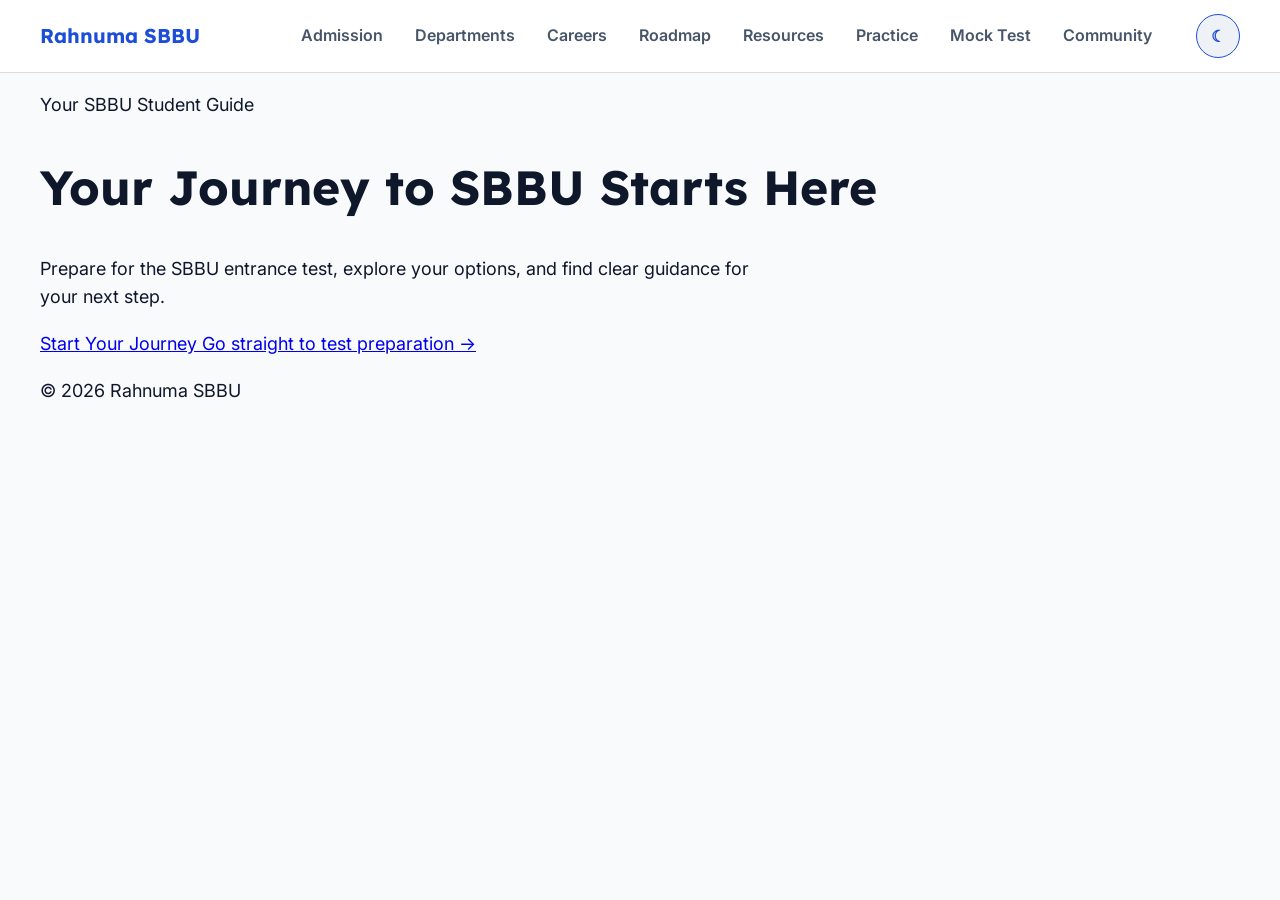
==== index.html @ 6e277227 "feat: implement landing page hero" ====
<!DOCTYPE html>
<html lang="en">
<head>
    <meta charset="UTF-8">
    <meta name="viewport" content="width=device-width, initial-scale=1.0">
    <title>Rahnuma SBBU</title>
    
    <link rel="stylesheet" href="css/style.css">
</head>

<body>

    <header class="site-header">
        <nav class="site-nav" aria-label="Main navigation">

            <div class="container">

                <a href="index.html" class="site-logo">Rahnuma SBBU</a>

                <button class="nav-toggle" type="button" aria-label="Open navigation menu" aria-expanded="false" aria-controls="main-navigation">
                    <span aria-hidden="true">☰</span>
                </button>

                <div class="nav-menu" id="main-navigation" hidden>
                    <a href="pages/admission.html">Admission</a>
                    <a href="pages/departments.html">Departments</a>
                    <a href="pages/careers.html">Careers</a>
                    <a href="pages/roadmap.html">Roadmap</a>
                    <a href="pages/resources.html">Resources</a>
                    <a href="pages/practice.html">Practice</a>
                    <a href="pages/mock-test.html">Mock Test</a>
                    <a href="pages/community.html">Community</a>
                </div>

                <button class="theme-toggle" type="button" aria-label="Toggle color theme">
                    <span aria-hidden="true">☾</span>
                </button>
            </div>
        
        </nav>
    </header>

    <main id="main-content">

        <!-- Hero Section -->
    <section class="hero" aria-labelledby="hero-title">
        <div class="container">

            <p class="hero-eyebrow">Your SBBU Student Guide</p>

            <h1 id="hero-title">
                Your Journey to SBBU Starts Here
            </h1>

            <p class="hero-description">
                Prepare for the SBBU entrance test, explore your options,
                and find clear guidance for your next step.
            </p>

            <div class="hero-actions">
                <a href="pages/admission.html" class="button button-primary">
                    Start Your Journey
                </a>

                <a href="pages/resources.html" class="button button-secondary">
                    Go straight to test preparation →
                </a>
            </div>

        </div>
</section>

        <!-- Student Journey Section -->
        <section class="journey" aria-labelledby="journey-title">
        </section>

        <!-- Preparation Section -->
        <section class="preparation" aria-labelledby="preparation-title">
        </section>

        <!-- Important Information Section -->
        <section class="important-info" aria-labelledby="important-info-title">
        </section>

        <!-- Community Section -->
        <section class="community" aria-labelledby="community-title">
        </section>
        
    </main>


    <footer class="site-footer"> 
        <div class="container"> 
            <p>&copy; 2026 Rahnuma SBBU</p> 
        </div>
    </footer>

    <script src="js/navigation.js"></script>
</body>
</html>
---- css/style.css ----
@import url('https://fonts.googleapis.com/css2?family=Inter:wght@400;500;600&family=Lexend:wght@600;700&display=swap');
/* ==================================================
   Rahnuma SBBU — Global Stylesheet
   ================================================== */

/* 1. CSS Custom Properties */



/* Light theme */
:root {
    --color-primary: #1D4ED8;
    --color-primary-hover: #1E40AF;

    --color-accent: #F59E0B;
    --color-accent-text: #92400E;

    --color-background: #F8FAFC;
    --color-surface: #FFFFFF;
    --color-surface-alt: #EEF2F7;

    --color-text: #0F172A;
    --color-text-muted: #475569;

    --color-border: #D5DCE6;
    --color-border-strong: #64748B;

    --color-success: #15803D;
    --color-success-bg: #DCFCE7;

    --color-warning: #B45309;
    --color-warning-bg: #FEF3C7;

    --color-error: #B91C1C;
    --color-error-bg: #FEE2E2;

    /* Spacing */
    --space-1: 0.25rem;
    --space-2: 0.5rem;
    --space-3: 0.75rem;
    --space-4: 1rem;
    --space-5: 1.25rem;
    --space-6: 1.5rem;
    --space-8: 2rem;
    --space-10: 2.5rem;
    --space-12: 3rem;
    --space-16: 4rem;
    --space-20: 5rem;


    /* Border Radius */
    --radius-sm: 6px;
    --radius-md: 10px;
    --radius-lg: 16px;
    --radius-xl: 24px;
    --radius-full: 9999px;

    /* Shadows */
    --shadow-sm: 0 1px 2px rgb(15 23 42 / 0.08);
    --shadow-md: 0 4px 6px rgb(15 23 42 / 0.10);
    --shadow-lg: 0 10px 15px rgb(15 23 42 / 0.12);

    /* Layout */
    --container-max: 75rem;  /* 75rem = 1200px*/

    /* Accessibility */
    --focus-ring: 2px solid var(--color-primary);
    --touch-target-min: 2.75rem;
}

/* Dark theme */
[data-theme="dark"] {
    --color-primary: #7AA2FF;
    --color-primary-hover: #9DBBFF;

    --color-accent: #FBBF24;
    --color-accent-text: #FBBF24;

    --color-background: #0B1220;
    --color-surface: #131C2E;
    --color-surface-alt: #1B2740;

    --color-text: #E5EAF3;
    --color-text-muted: #A3AFC2;

    --color-border: #2A3752;
    --color-border-strong: #7C8AA5;

    --color-success: #4ADE80;
    --color-success-bg: #14532D;

    --color-warning: #FBBF24;
    --color-warning-bg: #713F12;

    --color-error: #F87171;
    --color-error-bg: #7F1D1D;


    /* Dark theme shadows */
    --shadow-sm: 0 1px 2px rgb(0 0 0 / 0.25);
    --shadow-md: 0 4px 6px rgb(0 0 0 / 0.30);
    --shadow-lg: 0 10px 15px rgb(0 0 0 / 0.35);

    

}


/* 2. Base / Reset Styles */

*,
*::before,
*::after {
    box-sizing: border-box;
}

html {
    background-color: var(--color-background);
    color: var(--color-text);
    scroll-behavior: smooth;
}

body {
    background-color: var(--color-background);
    color: var(--color-text);
    margin: 0;
    min-width: 320px;
}


/* 3. Global Typography */

/* Font families */
:root {
    --font-display: 'Lexend', 'Inter', system-ui, sans-serif;
    --font-body: 'Inter', system-ui, -apple-system, 'Segoe UI', Roboto, sans-serif;
}

/* Font families */
body {
    font-family: var(--font-body);
}

h1,
h2,
h3 {
    font-family: var(--font-display);
}

/* Heading styles */
h1 {
    font-size: 2rem;
    font-weight: 700;
    line-height: 1.15;
}

h2 {
    font-size: 1.5rem;
    font-weight: 600;
    line-height: 1.25;
}

h3 {
    font-size: 1.25rem;
    font-weight: 600;
    line-height: 1.3;
}

/* Body text */
body {
    font-size: 1rem;
    font-weight: 400;
    line-height: 1.6;
}

/* Small text */
small {
    font-size: 0.875rem;
    line-height: 1.5;
}

/* Navigation and buttons */
button,
nav a {
    font-size: 1rem;
    font-weight: 600;
}

/* 4. Global Elements */


/* 5. Layout & Container */

.container {
    width: min(100% - 2rem, var(--container-max));
    margin-inline: auto;

}

img,
video,
svg {
    max-width: 100%;
    height: auto;
}
@media (min-width: 48rem) {
    .container {
        width: min(100% - 3rem, var(--container-max));
    }
}

@media (min-width: 64rem) {
    .container {
        width: min(100% - 4rem, var(--container-max));
    }
}
/* 6. Reusable Components */

/* Site Navigation */

.site-header {
    background-color: var(--color-surface);
    border-bottom: 1px solid var(--color-border);
}

.site-nav .container {
    display: flex;
    align-items: center;
    min-height: 4.5rem;
    gap: var(--space-3);
}

.site-logo {
    display: inline-flex;
    align-items: center;
    color: var(--color-primary);
    font-family: var(--font-display);
    font-size: 1.25rem;
    font-weight: 700;
    text-decoration: none;
    white-space: nowrap;
}

.nav-menu {
    display: flex;
    align-items: center;
    gap: var(--space-2);
    margin-left: auto;
}

.nav-menu a {
    display: inline-flex;
    align-items: center;
    justify-content: center;
    min-height: var(--touch-target-min);
    padding:0 0.4rem;
    color: var(--color-text-muted);
    text-decoration: none;
    border-radius: var(--radius-md);
    transition:
    color 180ms ease,
    background-color 180ms ease;
    font-size: 0.9rem;
}

.nav-menu a:hover {
    color: var(--color-primary);
    background-color: var(--color-surface-alt);
}

.nav-menu a[aria-current="page"] {
    color: var(--color-primary);
    background-color: var(--color-surface-alt);
    font-weight: 600;
}

.theme-toggle {
    display: inline-flex;
    align-items: center;
    justify-content: center;
    width: var(--touch-target-min);
    min-width: var(--touch-target-min);
    min-height: var(--touch-target-min);
    padding: 0;
    margin-left: var(--space-2);

    border: 1px solid var(--color-primary);
    border-radius: var(--radius-full);

    background-color: var(--color-surface-alt);
    color: var(--color-primary);

    cursor: pointer;

    transition:
        color 180ms ease,
        background-color 180ms ease,
        border-color 180ms ease,
        transform 180ms ease;
}
.theme-toggle:hover {
    color: var(--color-primary-hover);
    background-color: var(--color-surface);
    border-color: var(--color-primary-hover);
    transform: translateY(-1px);
}
[data-theme="dark"] .theme-toggle {
    color: var(--color-accent);
    border-color: var(--color-accent);
    background-color: var(--color-surface-alt);
}

[data-theme="dark"] .theme-toggle:hover {
    color: var(--color-accent);
    border-color: var(--color-accent);
    background-color: var(--color-surface);
}
.nav-toggle {
    display: none;
}
/* 7. Responsive Rules */



/* Mobile-first base */
body {
    overflow-x: hidden;
}

@media (min-width: 48rem) {
    /* Tablet layout */
    @media (min-width: 48rem) {
    h1 {
        font-size: 2.5rem;
    }

    h2 {
        font-size: 2rem;
    }

    h3 {
        font-size: 1.5rem;
    }

    body {
        font-size: 1.125rem;
    }
}
}

@media (min-width: 64rem) {
    /* Desktop layout */
    @media (min-width: 64rem) {
    h1 {
        font-size: 3rem;
    }

    h2 {
        font-size: 2.25rem;
    }
}
}
@media (max-width: 30rem) {
    .button {
        width: 100%;
    }
}
p,
li {
    max-width: 65ch;
}

/* Mobile Navigation */
@media (max-width: 63.9375rem) {
    .site-nav .container {
        display: grid;
        grid-template-columns: minmax(0, 1fr) auto auto;
        align-items: center;
        min-height: 4.5rem;
        gap: var(--space-2);
    }

    .site-logo {
        min-width: 0;
        overflow: hidden;
        text-overflow: ellipsis;
        white-space: nowrap;
    }

    .nav-toggle,
    .theme-toggle {
        flex: none;
        width: var(--touch-target-min);
        min-width: var(--touch-target-min);
        min-height: var(--touch-target-min);
    }

    .nav-toggle {
        display: inline-flex;
        align-items: center;
        justify-content: center;
        padding: 0;
        margin-left: 0;
        border: 1px solid var(--color-border-strong);
        border-radius: var(--radius-md);
        background-color: transparent;
        color: var(--color-text);
        cursor: pointer;
    }

    .theme-toggle {
        margin-left: 0;
    }

    .nav-menu[hidden] {
        display: none;
    }

    .nav-menu {
        display: flex;
        grid-column: 1 / -1;
        grid-row: 2;
        flex-direction: column;
        width: 100%;
        margin-left: 0;
        padding: var(--space-3) 0 var(--space-4);
        gap: var(--space-1);
        border-top: 1px solid var(--color-border);
    }

    .nav-menu a {
        width: 100%;
        justify-content: flex-start;
    }
}

/* 8. Accessibility & Motion */
:focus-visible {
    outline: var(--focus-ring);
    outline-offset: 2px;
}
button,
a,
input,
select,
textarea {
    min-height: var(--touch-target-min);
}

@media (prefers-reduced-motion: reduce) {
    html {
        scroll-behavior: auto;
    }

    *,
    *::before,
    *::after {
        animation-duration: 0.01ms !important;
        animation-iteration-count: 1 !important;
        transition-duration: 0.01ms !important;
        scroll-behavior: auto !important;
    }
}
.skip-link {
    position: absolute;
    top: -100%;
    left: var(--space-4);
    z-index: 1000;
    padding: var(--space-3) var(--space-4);
    background-color: var(--color-surface);
    color: var(--color-text);
    border: 2px solid var(--color-primary);
    border-radius: var(--radius-md);
    text-decoration: none;
}

.skip-link:focus-visible {
    top: var(--space-4);
}

/* ========================================
   Large Desktop Navigation
   1280px and above
   ======================================== */
@media (min-width: 80rem) {
    .site-nav .container {
        gap: var(--space-6);
    }

    .nav-menu {
        gap: var(--space-2);
    }

    .nav-menu a {
        padding: 0 var(--space-3);
        font-size: 1rem;
    }
}
/* ========================================
   Extra Large Desktop Navigation
   1440px and above
   ======================================== */

@media (min-width: 90rem) {
    .site-nav .container {
        width: min(100% - 4rem, 85rem);
        gap: var(--space-8);
    }

    .nav-menu {
        gap: var(--space-3);
    }

    .nav-menu a {
        padding: 0 var(--space-4);
        font-size: 1rem;
    }

    .site-logo {
        font-size: 1.35rem;
    }
}
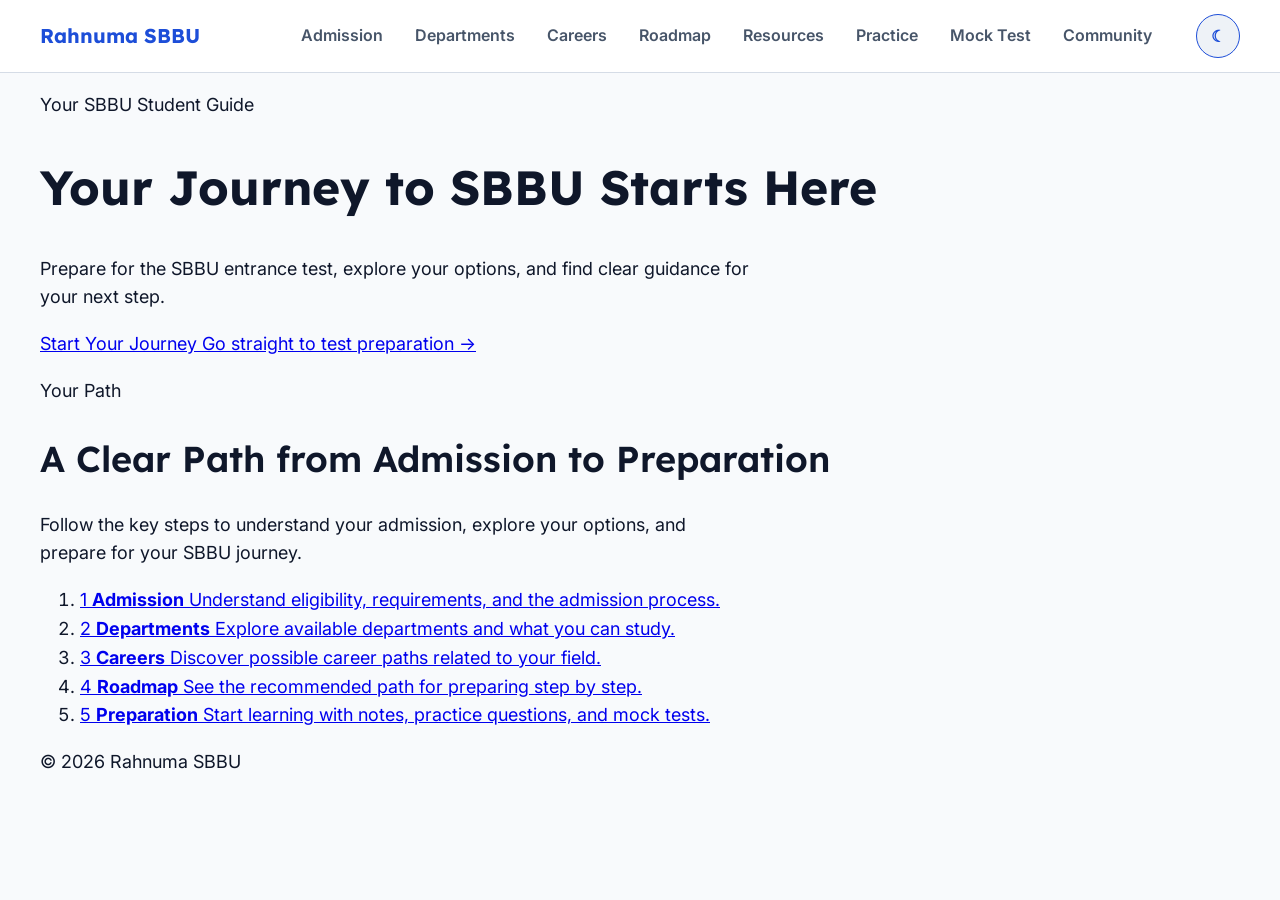
==== commit a8613f6a: "feat: implement student journey section" ====
--- a/index.html
+++ b/index.html
@@ -72,7 +72,73 @@
 
         <!-- Student Journey Section -->
         <section class="journey" aria-labelledby="journey-title">
-        </section>
+    <div class="container">
+
+        <p class="section-eyebrow">Your Path</p>
+
+        <h2 id="journey-title">A Clear Path from Admission to Preparation</h2>
+
+        <p class="section-description">
+            Follow the key steps to understand your admission,
+            explore your options, and prepare for your SBBU journey.
+        </p>
+
+        <ol class="journey-list">
+
+            <li class="journey-step">
+                <a href="pages/admission.html">
+                    <span class="journey-step-number" aria-hidden="true">1</span>
+                    <span class="journey-step-content">
+                        <strong>Admission</strong>
+                        <span>Understand eligibility, requirements, and the admission process.</span>
+                    </span>
+                </a>
+            </li>
+
+            <li class="journey-step">
+                <a href="pages/departments.html">
+                    <span class="journey-step-number" aria-hidden="true">2</span>
+                    <span class="journey-step-content">
+                        <strong>Departments</strong>
+                        <span>Explore available departments and what you can study.</span>
+                    </span>
+                </a>
+            </li>
+
+            <li class="journey-step">
+                <a href="pages/careers.html">
+                    <span class="journey-step-number" aria-hidden="true">3</span>
+                    <span class="journey-step-content">
+                        <strong>Careers</strong>
+                        <span>Discover possible career paths related to your field.</span>
+                    </span>
+                </a>
+            </li>
+
+            <li class="journey-step">
+                <a href="pages/roadmap.html">
+                    <span class="journey-step-number" aria-hidden="true">4</span>
+                    <span class="journey-step-content">
+                        <strong>Roadmap</strong>
+                        <span>See the recommended path for preparing step by step.</span>
+                    </span>
+                </a>
+            </li>
+
+            <li class="journey-step">
+                <a href="pages/resources.html">
+                    <span class="journey-step-number" aria-hidden="true">5</span>
+                    <span class="journey-step-content">
+                        <strong>Preparation</strong>
+                        <span>Start learning with notes, practice questions, and mock tests.</span>
+                    </span>
+                </a>
+            </li>
+
+        </ol>
+
+    </div>
+</section>
 
         <!-- Preparation Section -->
         <section class="preparation" aria-labelledby="preparation-title">
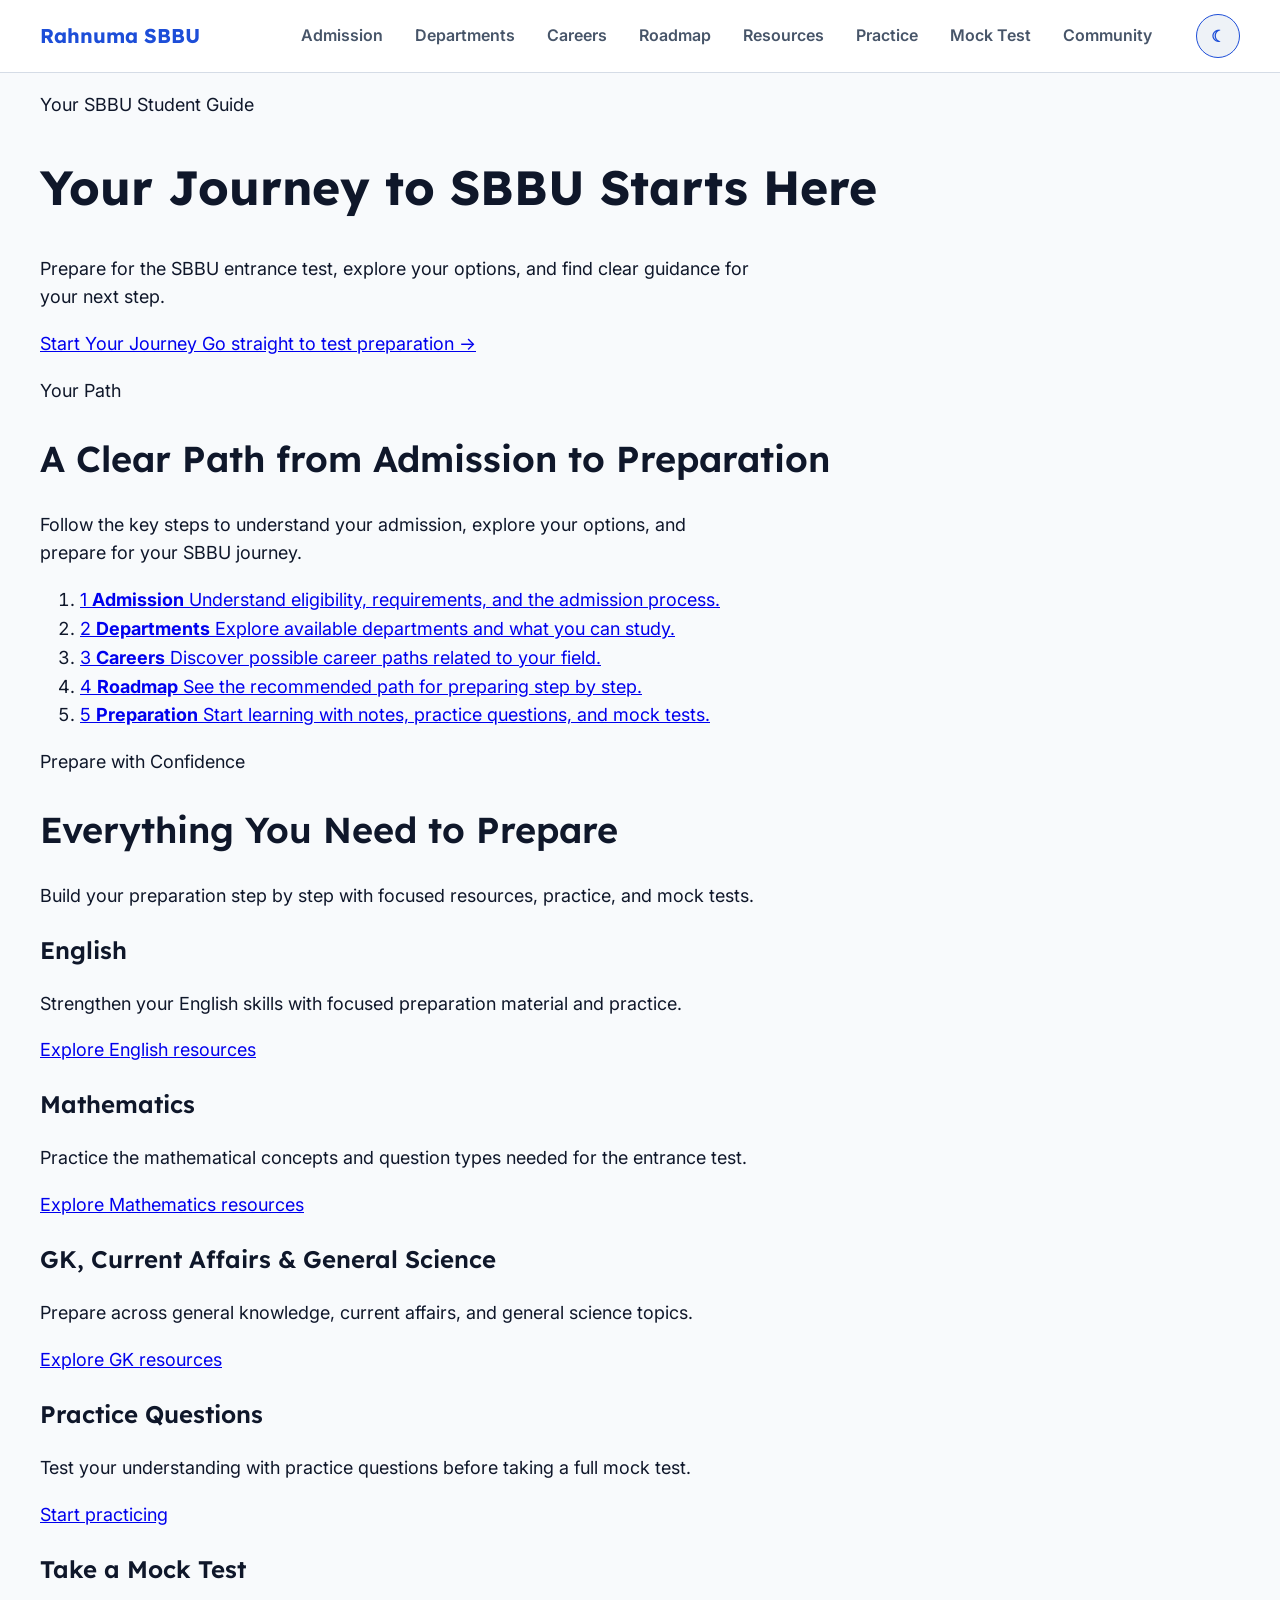
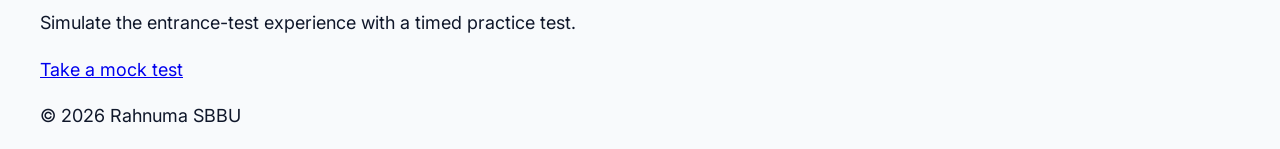
==== commit 73734b3f: "feat: implement preparation section" ====
--- a/index.html
+++ b/index.html
@@ -141,8 +141,69 @@
 </section>
 
         <!-- Preparation Section -->
-        <section class="preparation" aria-labelledby="preparation-title">
-        </section>
+       <section class="preparation" aria-labelledby="preparation-title">
+    <div class="container">
+
+        <p class="section-eyebrow">Prepare with Confidence</p>
+
+        <h2 id="preparation-title">Everything You Need to Prepare</h2>
+
+        <p class="section-description">
+            Build your preparation step by step with focused resources,
+            practice, and mock tests.
+        </p>
+
+        <div class="preparation-list">
+
+            <article class="preparation-card">
+                <h3>English</h3>
+                <p>
+                    Strengthen your English skills with focused
+                    preparation material and practice.
+                </p>
+                <a href="pages/resources.html">Explore English resources</a>
+            </article>
+
+            <article class="preparation-card">
+                <h3>Mathematics</h3>
+                <p>
+                    Practice the mathematical concepts and question
+                    types needed for the entrance test.
+                </p>
+                <a href="pages/resources.html">Explore Mathematics resources</a>
+            </article>
+
+            <article class="preparation-card">
+                <h3>GK, Current Affairs & General Science</h3>
+                <p>
+                    Prepare across general knowledge, current affairs,
+                    and general science topics.
+                </p>
+                <a href="pages/resources.html">Explore GK resources</a>
+            </article>
+
+            <article class="preparation-card">
+                <h3>Practice Questions</h3>
+                <p>
+                    Test your understanding with practice questions
+                    before taking a full mock test.
+                </p>
+                <a href="pages/practice.html">Start practicing</a>
+            </article>
+
+            <article class="preparation-card">
+                <h3>Take a Mock Test</h3>
+                <p>
+                    Simulate the entrance-test experience with a
+                    timed practice test.
+                </p>
+                <a href="pages/mock-test.html">Take a mock test</a>
+            </article>
+
+        </div>
+
+    </div>
+</section>
 
         <!-- Important Information Section -->
         <section class="important-info" aria-labelledby="important-info-title">
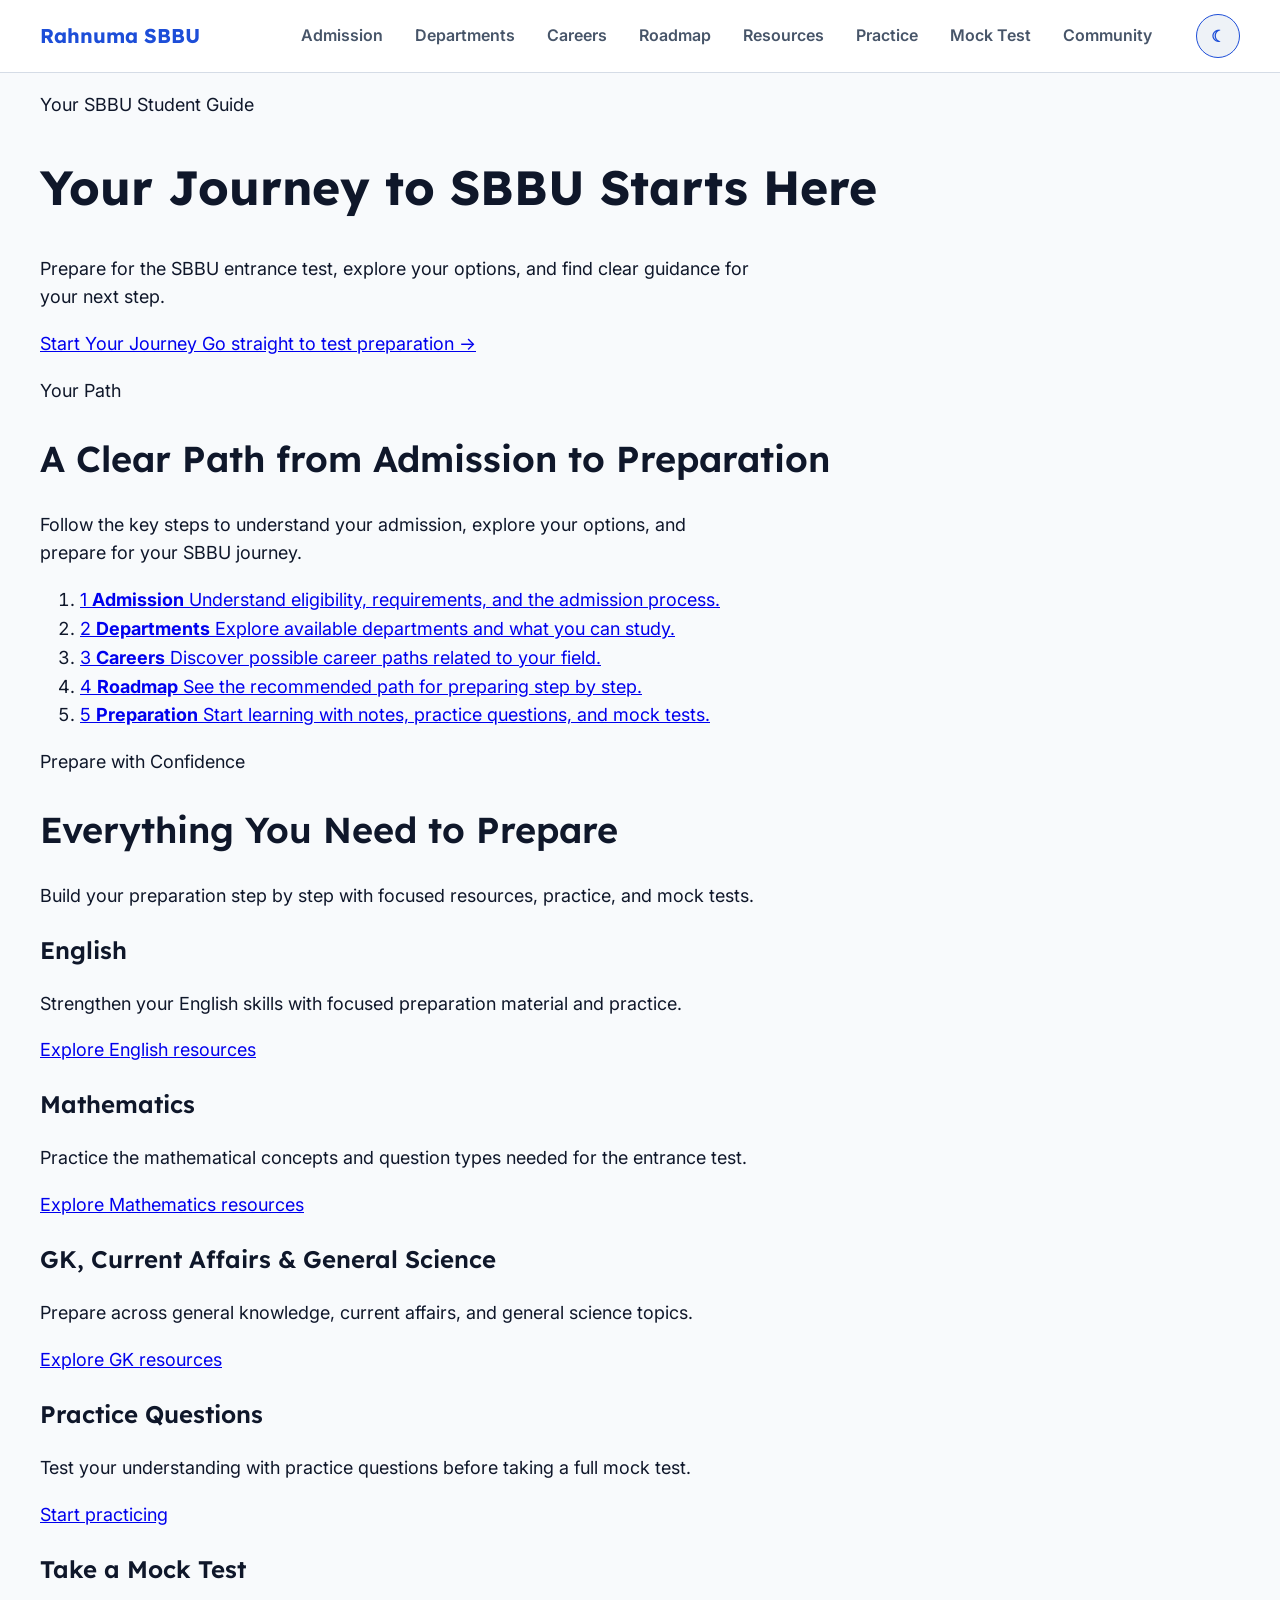
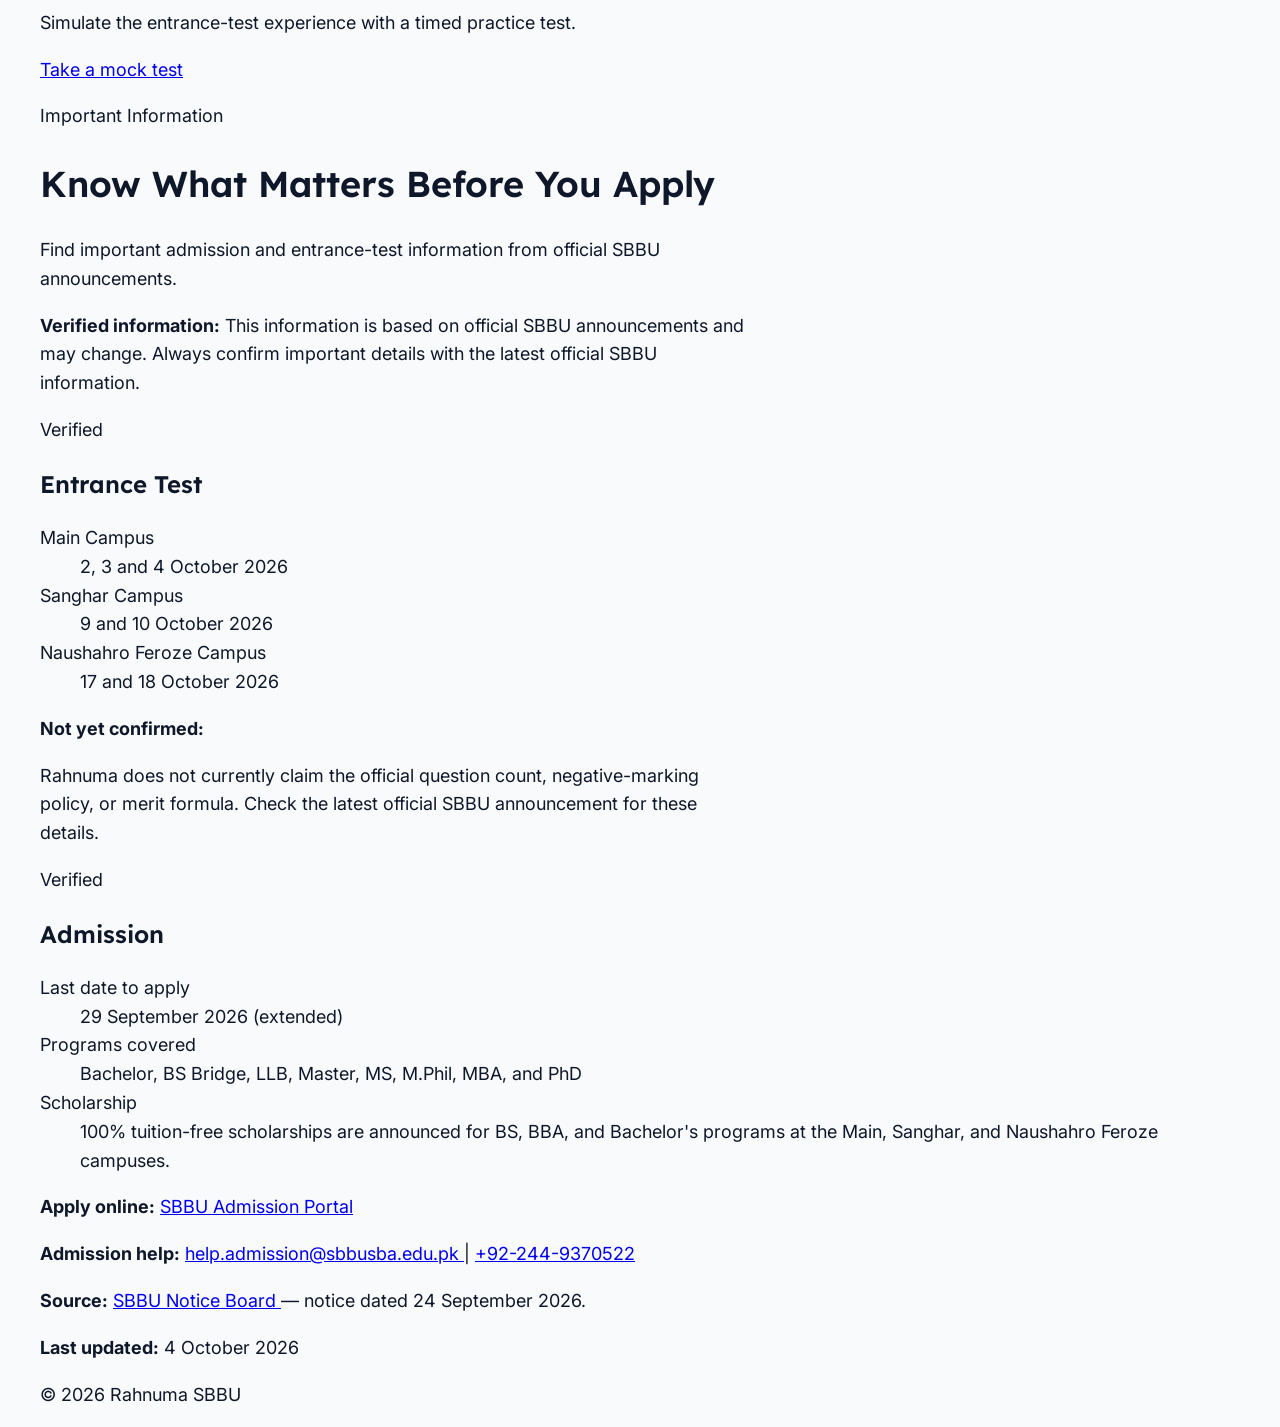
==== commit f0c34b3d: "feat: add verified admission information" ====
--- a/index.html
+++ b/index.html
@@ -206,8 +206,145 @@
 </section>
 
         <!-- Important Information Section -->
-        <section class="important-info" aria-labelledby="important-info-title">
-        </section>
+        
+<section class="important-info" aria-labelledby="important-info-title">
+    <div class="container">
+
+        <header class="section-header">
+            <p class="section-eyebrow">Important Information</p>
+
+            <h2 id="important-info-title">
+                Know What Matters Before You Apply
+            </h2>
+
+            <p class="section-description">
+                Find important admission and entrance-test information
+                from official SBBU announcements.
+            </p>
+
+            <p class="verification-notice" role="note">
+                <strong>Verified information:</strong>
+                This information is based on official SBBU announcements
+                and may change. Always confirm important details with
+                the latest official SBBU information.
+            </p>
+        </header>
+
+        <div class="important-info-content">
+
+            <article class="info-card" aria-labelledby="entrance-test-title">
+                <p class="info-status">Verified</p>
+
+                <h3 id="entrance-test-title">Entrance Test</h3>
+
+                <dl>
+                    <dt>Main Campus</dt>
+                    <dd>
+                        2, 3 and
+                        <time datetime="2026-10-04">4 October 2026</time>
+                    </dd>
+
+                    <dt>Sanghar Campus</dt>
+                    <dd>
+                        <time datetime="2026-10-09">9</time> and
+                        <time datetime="2026-10-10">10 October 2026</time>
+                    </dd>
+
+                    <dt>Naushahro Feroze Campus</dt>
+                    <dd>
+                        <time datetime="2026-10-17">17</time> and
+                        <time datetime="2026-10-18">18 October 2026</time>
+                    </dd>
+                </dl>
+
+                <div class="unconfirmed">
+                    <strong>Not yet confirmed:</strong>
+                    <p>
+                        Rahnuma does not currently claim the official
+                        question count, negative-marking policy, or
+                        merit formula. Check the latest official SBBU
+                        announcement for these details.
+                    </p>
+                </div>
+            </article>
+
+            <article class="info-card" aria-labelledby="admission-title">
+                <p class="info-status">Verified</p>
+
+                <h3 id="admission-title">Admission</h3>
+
+                <dl>
+                    <dt>Last date to apply</dt>
+                    <dd>
+                        <time datetime="2026-09-29">
+                            29 September 2026
+                        </time>
+                        (extended)
+                    </dd>
+
+                    <dt>Programs covered</dt>
+                    <dd>
+                        Bachelor, BS Bridge, LLB, Master, MS,
+                        M.Phil, MBA, and PhD
+                    </dd>
+
+                    <dt>Scholarship</dt>
+                    <dd>
+                        100% tuition-free scholarships are announced
+                        for BS, BBA, and Bachelor's programs at the
+                        Main, Sanghar, and Naushahro Feroze campuses.
+                    </dd>
+                </dl>
+
+                <p>
+                    <strong>Apply online:</strong>
+                    <a
+                        href="https://admissions.sbbusba.edu.pk/"
+                        target="_blank"
+                        rel="noopener noreferrer"
+                    >
+                        SBBU Admission Portal
+                    </a>
+                </p>
+
+                <p>
+                    <strong>Admission help:</strong>
+                    <a href="mailto:help.admission@sbbusba.edu.pk">
+                        help.admission@sbbusba.edu.pk
+                    </a>
+                    |
+                    <a href="tel:+922449370522">
+                        +92-244-9370522
+                    </a>
+                </p>
+            </article>
+
+        </div>
+
+        <footer class="source-note">
+            <p>
+                <strong>Source:</strong>
+                <a
+                    href="https://www.sbbusba.edu.pk/sbbu-main/news-updates.html"
+                    target="_blank"
+                    rel="noopener noreferrer"
+                >
+                    SBBU Notice Board
+                </a>
+                — notice dated
+                <time datetime="2026-09-24">24 September 2026</time>.
+            </p>
+
+            <p>
+                <strong>Last updated:</strong>
+                <time datetime="2026-10-04">4 October 2026</time>
+            </p>
+        </footer>
+
+    </div>
+</section>
+
+
 
         <!-- Community Section -->
         <section class="community" aria-labelledby="community-title">
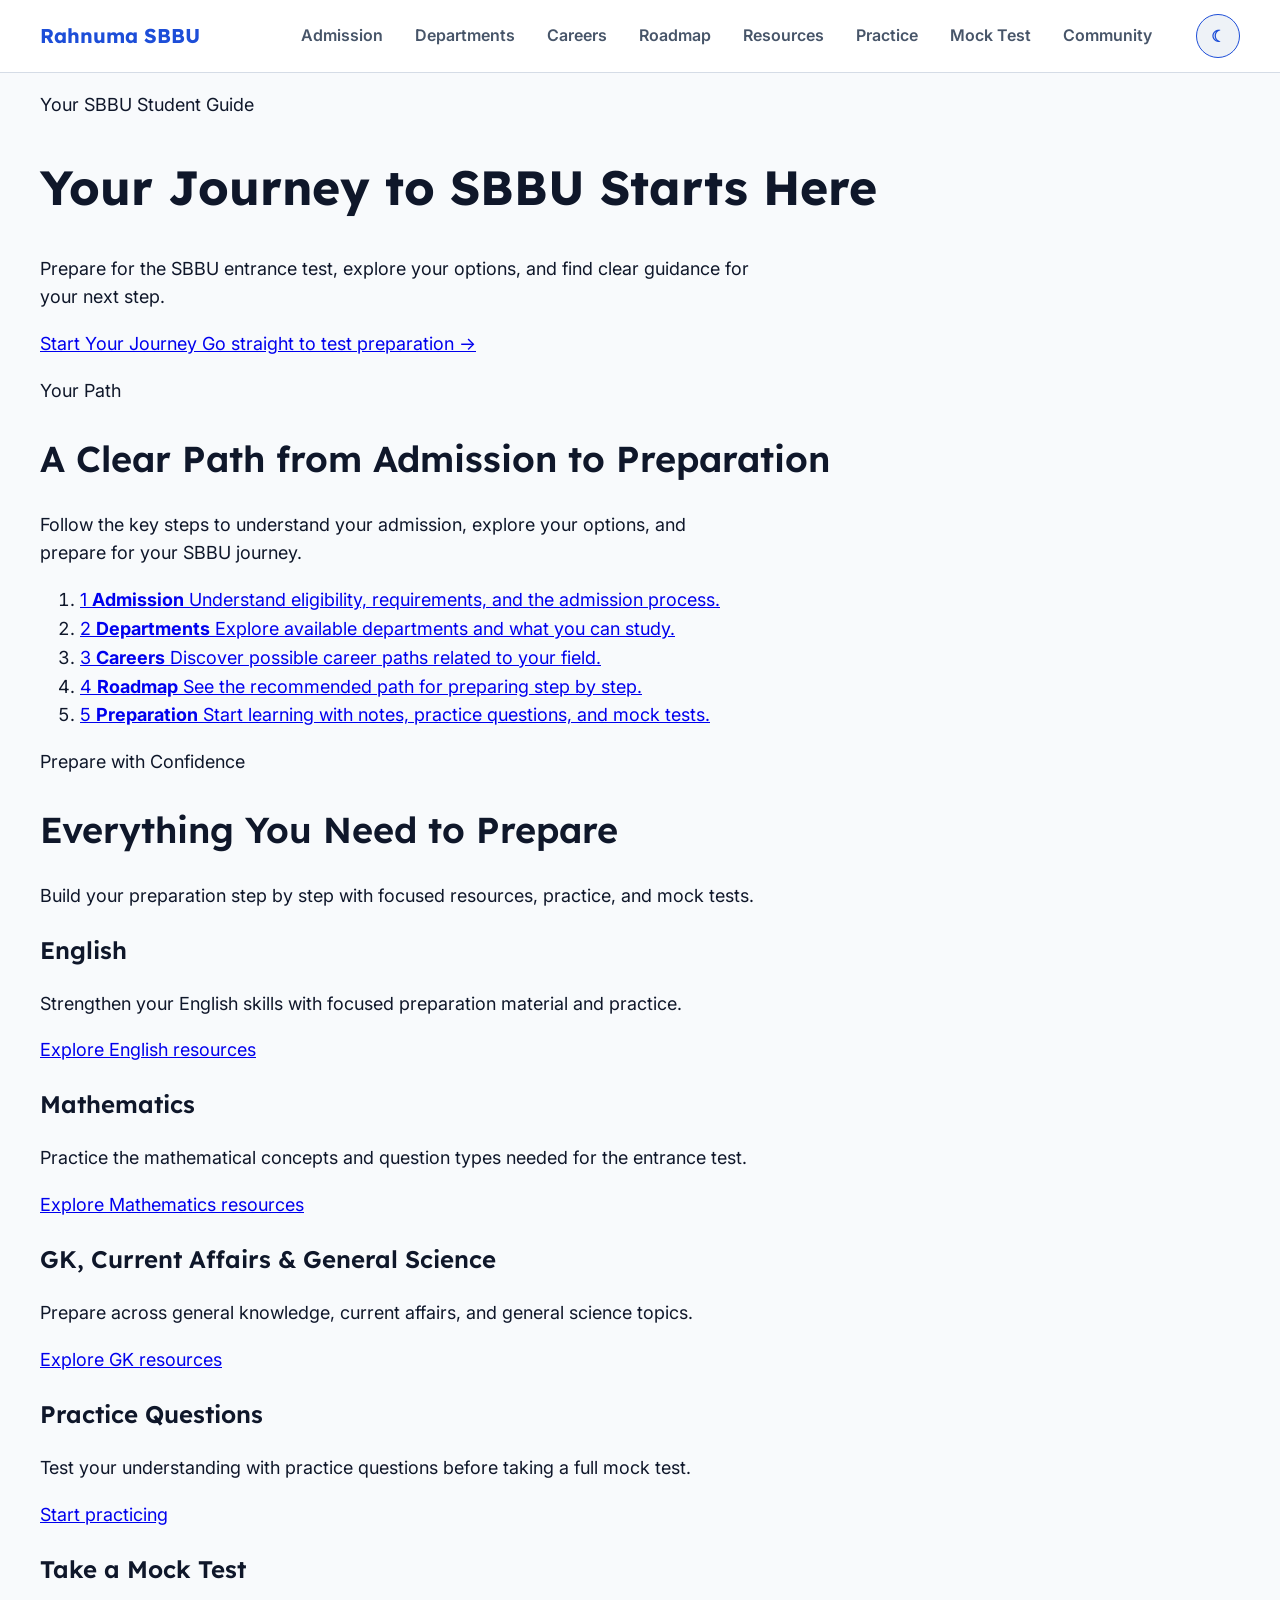
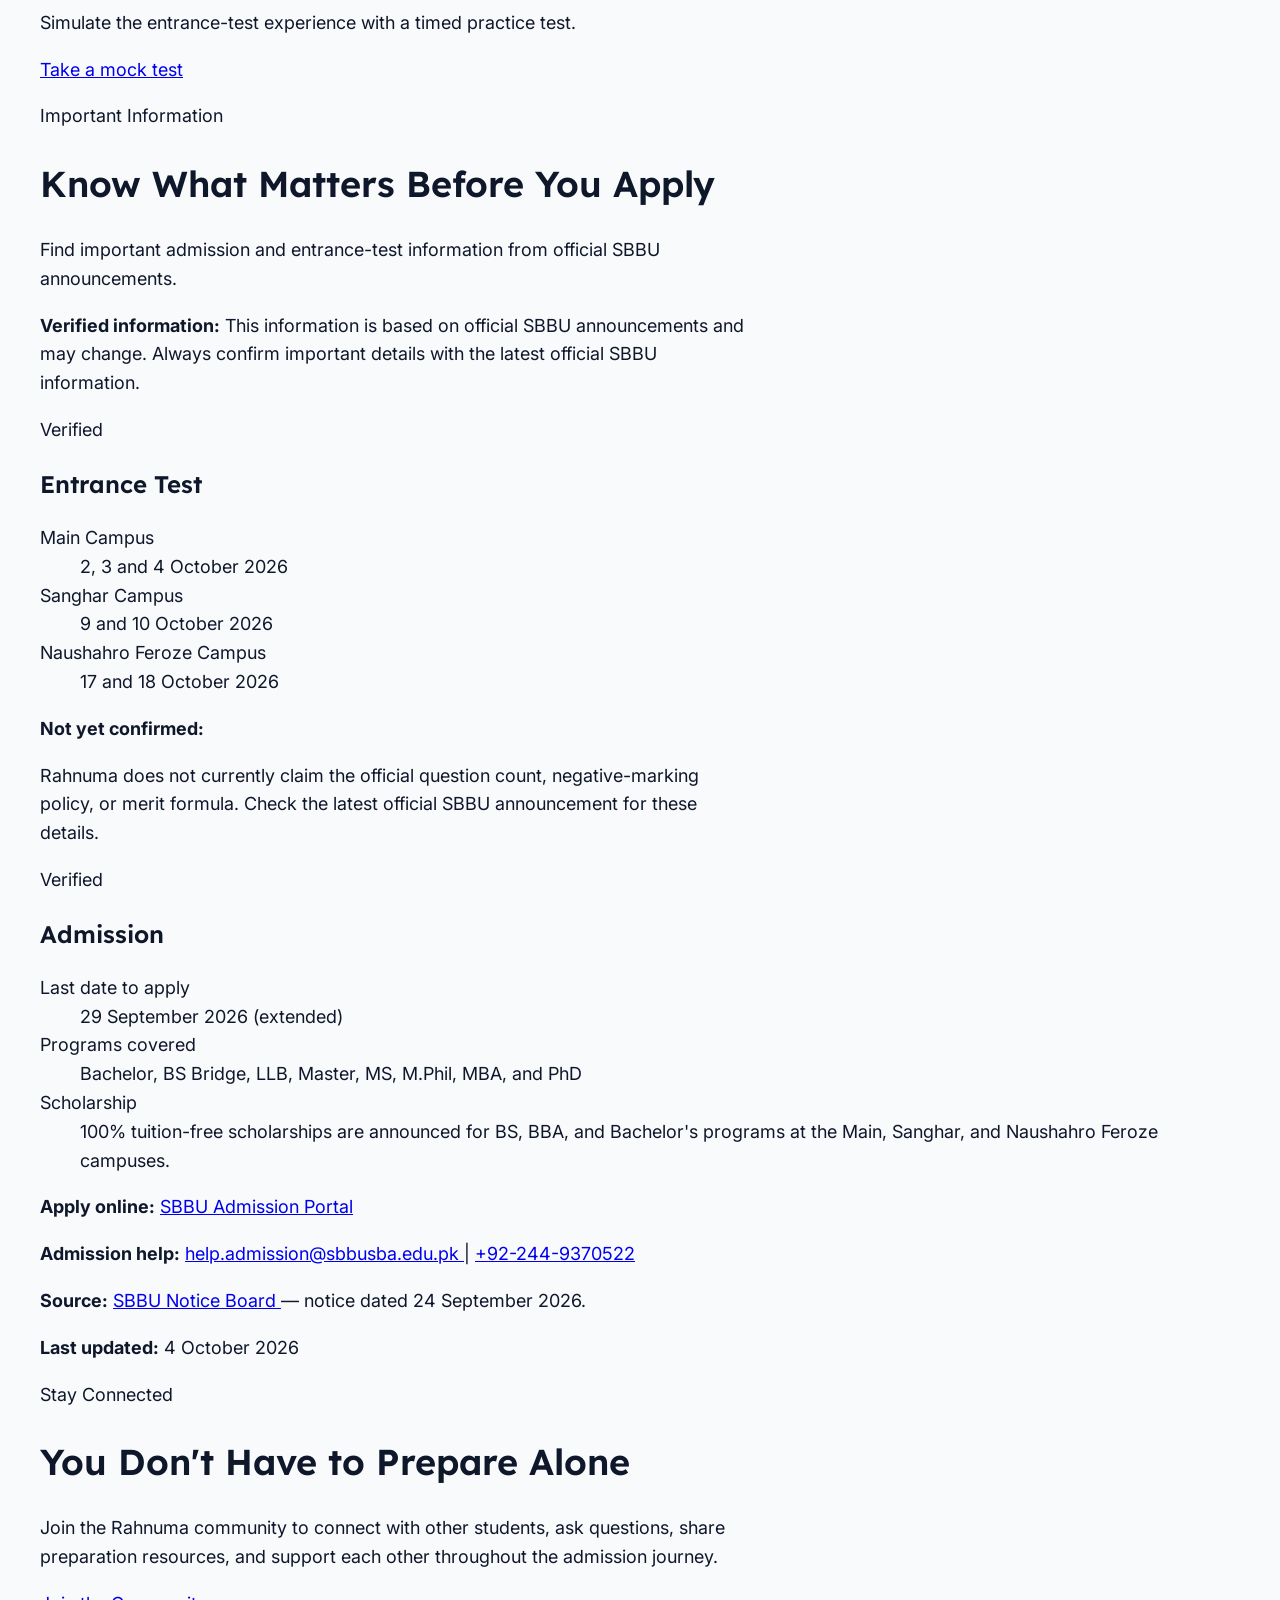
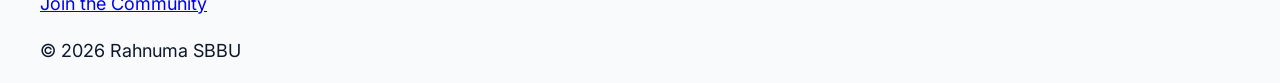
==== commit 223bd7ed: "feat: implement community section" ====
--- a/index.html
+++ b/index.html
@@ -348,7 +348,26 @@
 
         <!-- Community Section -->
         <section class="community" aria-labelledby="community-title">
-        </section>
+    <div class="container">
+
+        <p class="section-eyebrow">Stay Connected</p>
+
+        <h2 id="community-title">
+            You Don't Have to Prepare Alone
+        </h2>
+
+        <p class="section-description">
+            Join the Rahnuma community to connect with other students,
+            ask questions, share preparation resources, and support
+            each other throughout the admission journey.
+        </p>
+
+        <a href="pages/community.html" class="button button-primary">
+            Join the Community
+        </a>
+
+    </div>
+</section>
         
     </main>
 
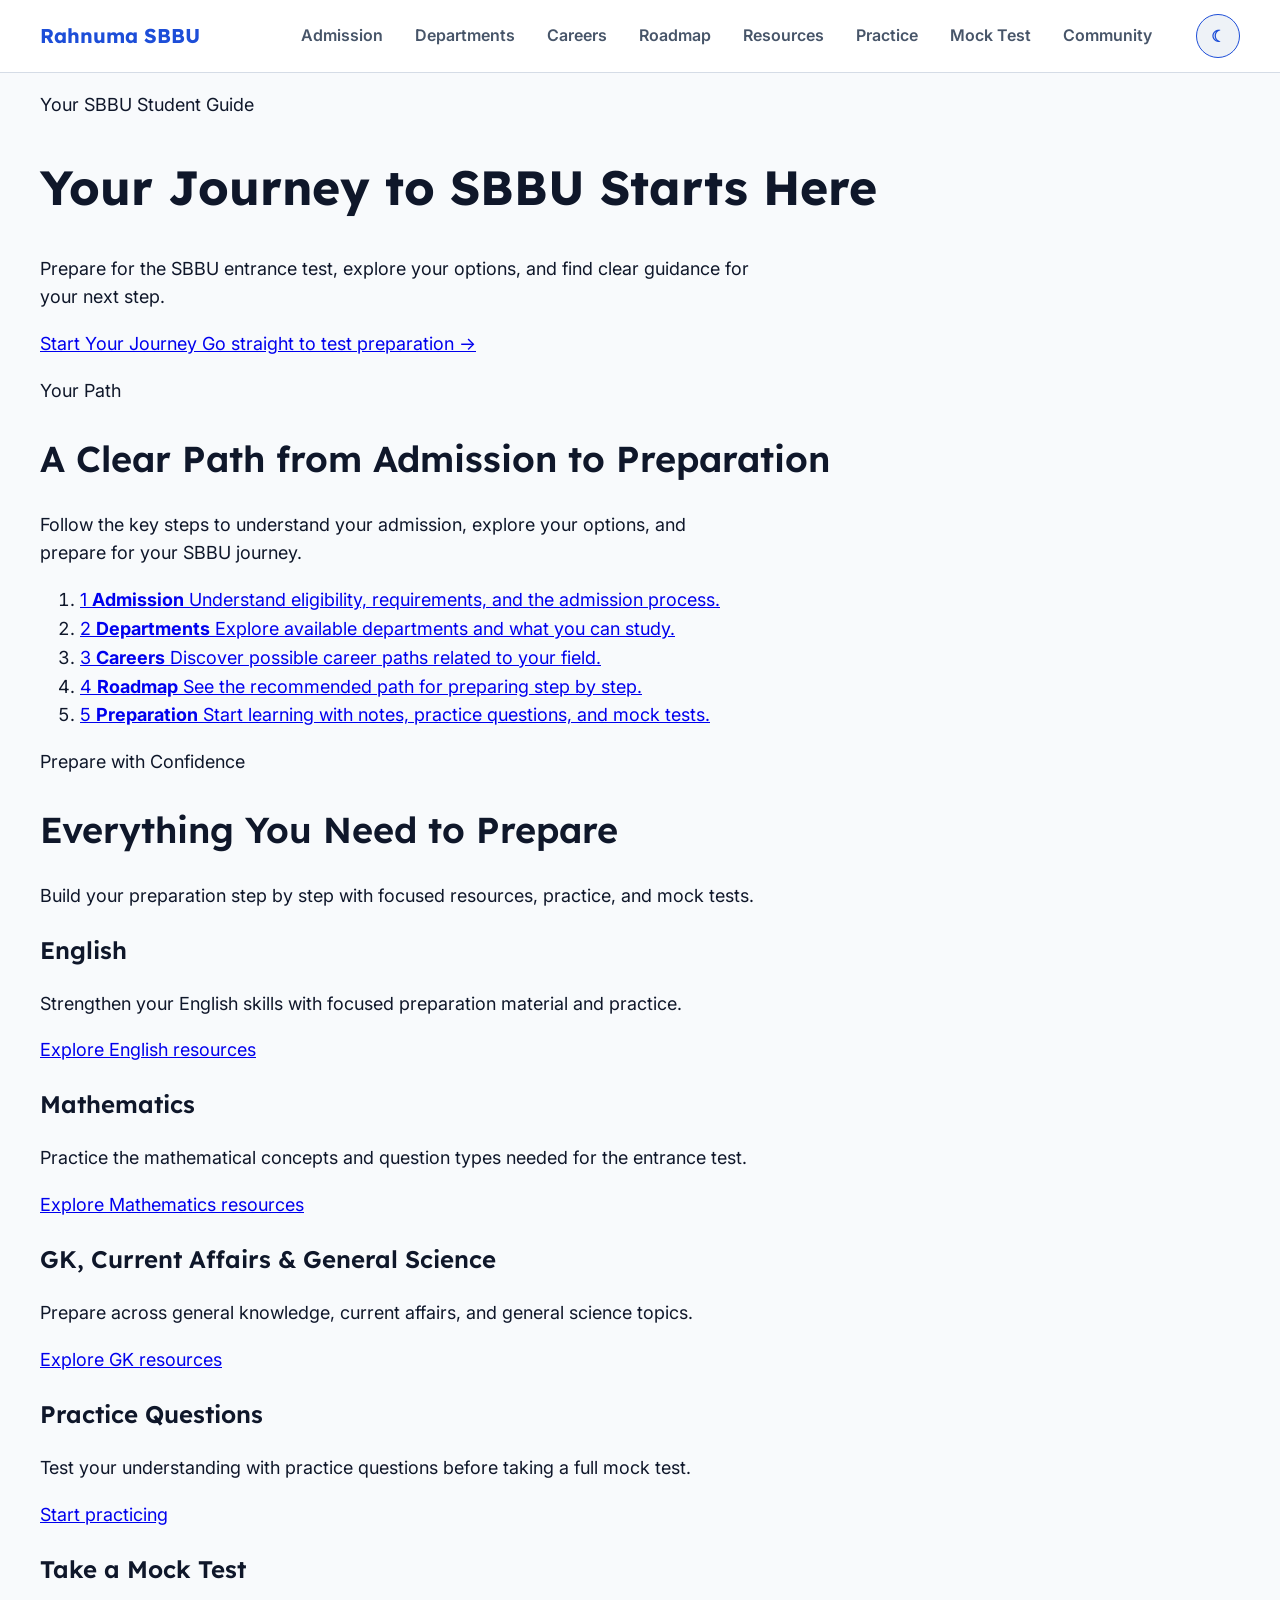
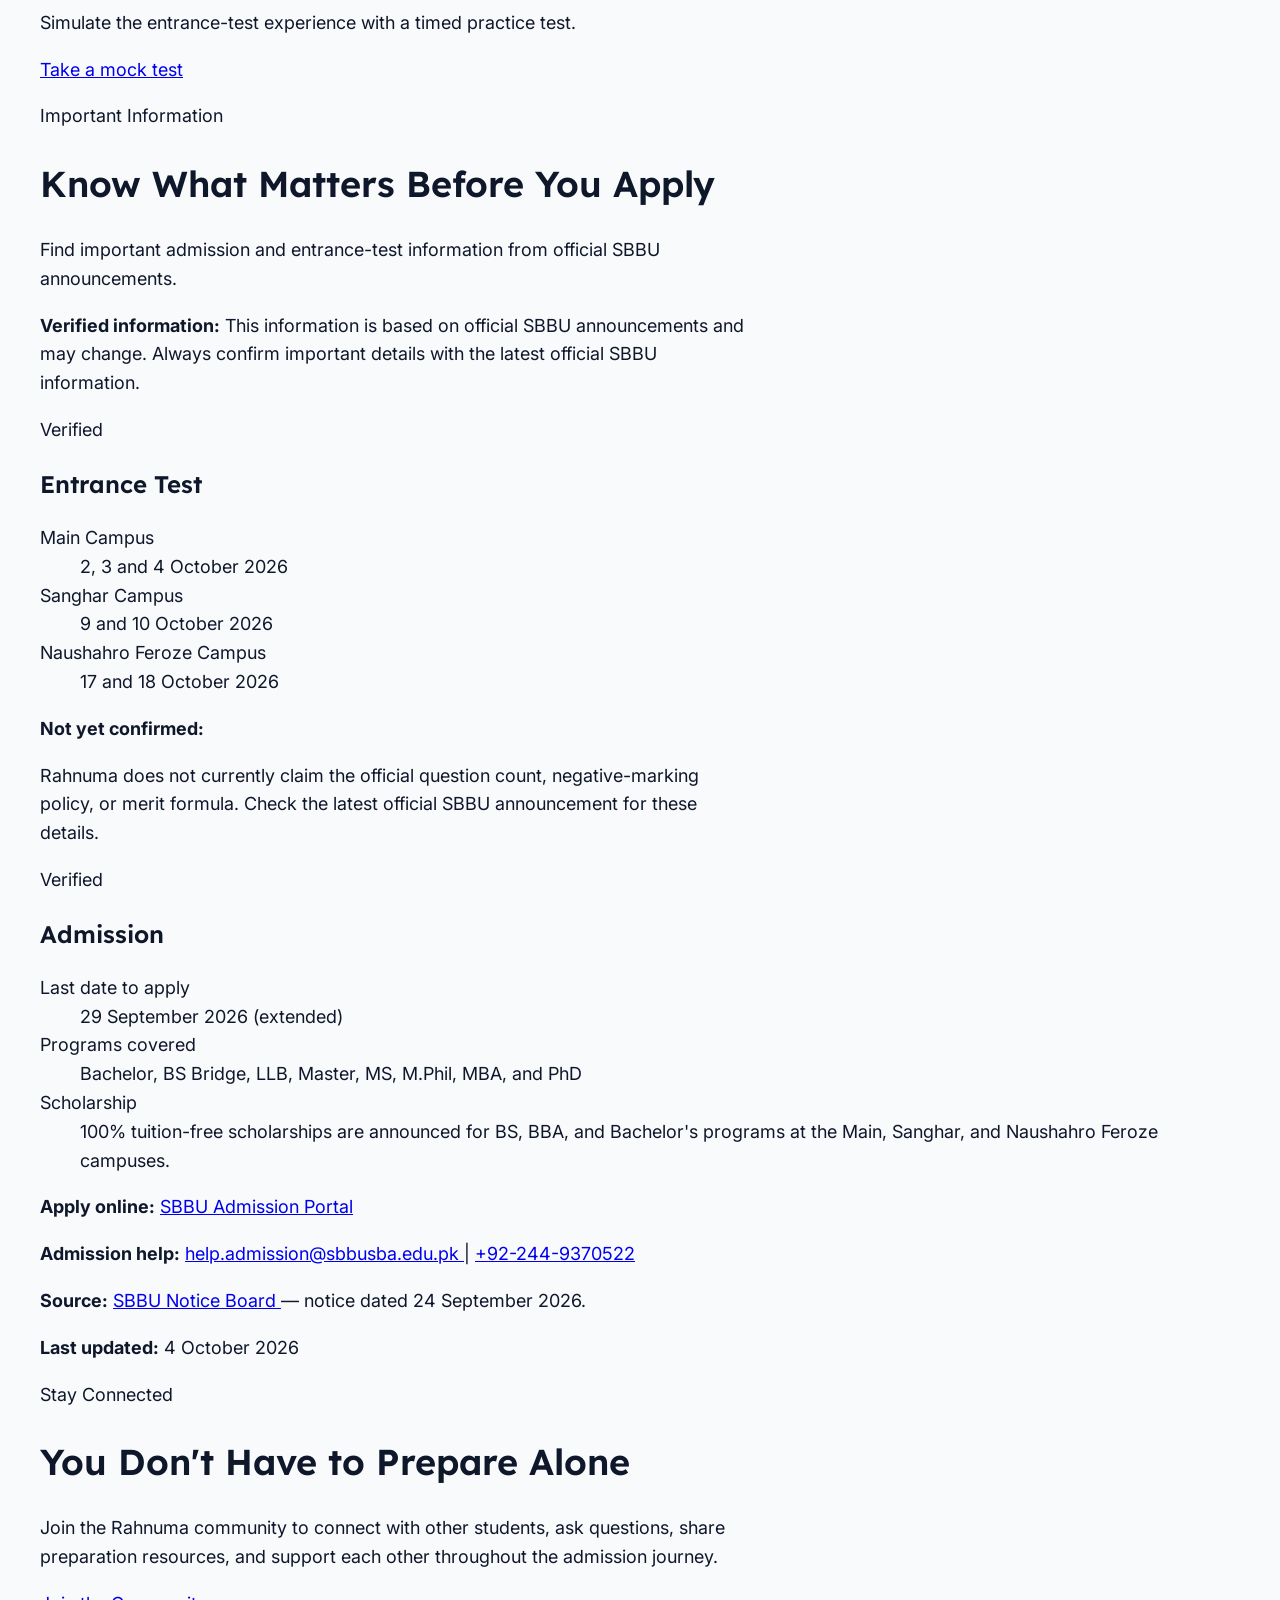
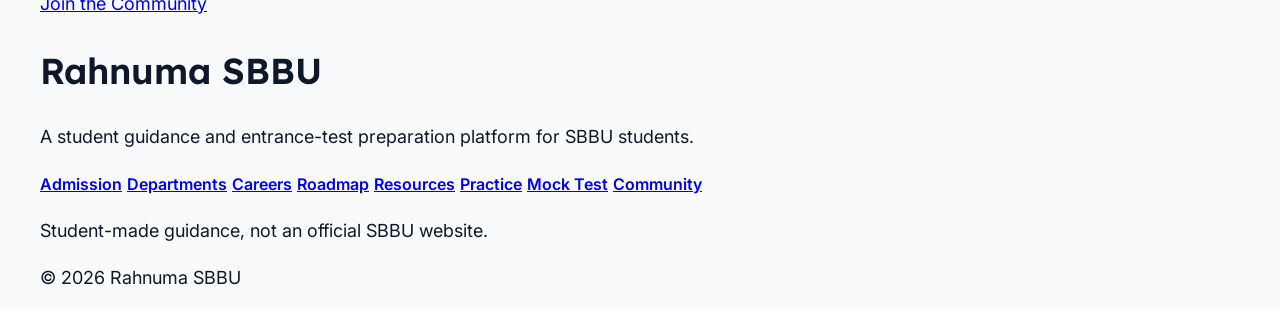
==== commit 806293e2: "feat: implement landing page footer" ====
--- a/index.html
+++ b/index.html
@@ -372,11 +372,46 @@
     </main>
 
 
-    <footer class="site-footer"> 
-        <div class="container"> 
-            <p>&copy; 2026 Rahnuma SBBU</p> 
+    <footer class="site-footer">
+    <div class="container">
+
+        <div class="footer-content">
+
+            <div class="footer-brand">
+                <h2>Rahnuma SBBU</h2>
+                <p>
+                    A student guidance and entrance-test preparation
+                    platform for SBBU students.
+                </p>
+            </div>
+
+            <nav class="footer-nav" aria-label="Footer navigation">
+                <a href="pages/admission.html">Admission</a>
+                <a href="pages/departments.html">Departments</a>
+                <a href="pages/careers.html">Careers</a>
+                <a href="pages/roadmap.html">Roadmap</a>
+                <a href="pages/resources.html">Resources</a>
+                <a href="pages/practice.html">Practice</a>
+                <a href="pages/mock-test.html">Mock Test</a>
+                <a href="pages/community.html">Community</a>
+            </nav>
+
         </div>
-    </footer>
+
+        <div class="footer-bottom">
+
+            <p>
+                Student-made guidance, not an official SBBU website.
+            </p>
+
+            <p>
+                &copy; 2026 Rahnuma SBBU
+            </p>
+
+        </div>
+
+    </div>
+</footer>
 
     <script src="js/navigation.js"></script>
 </body>
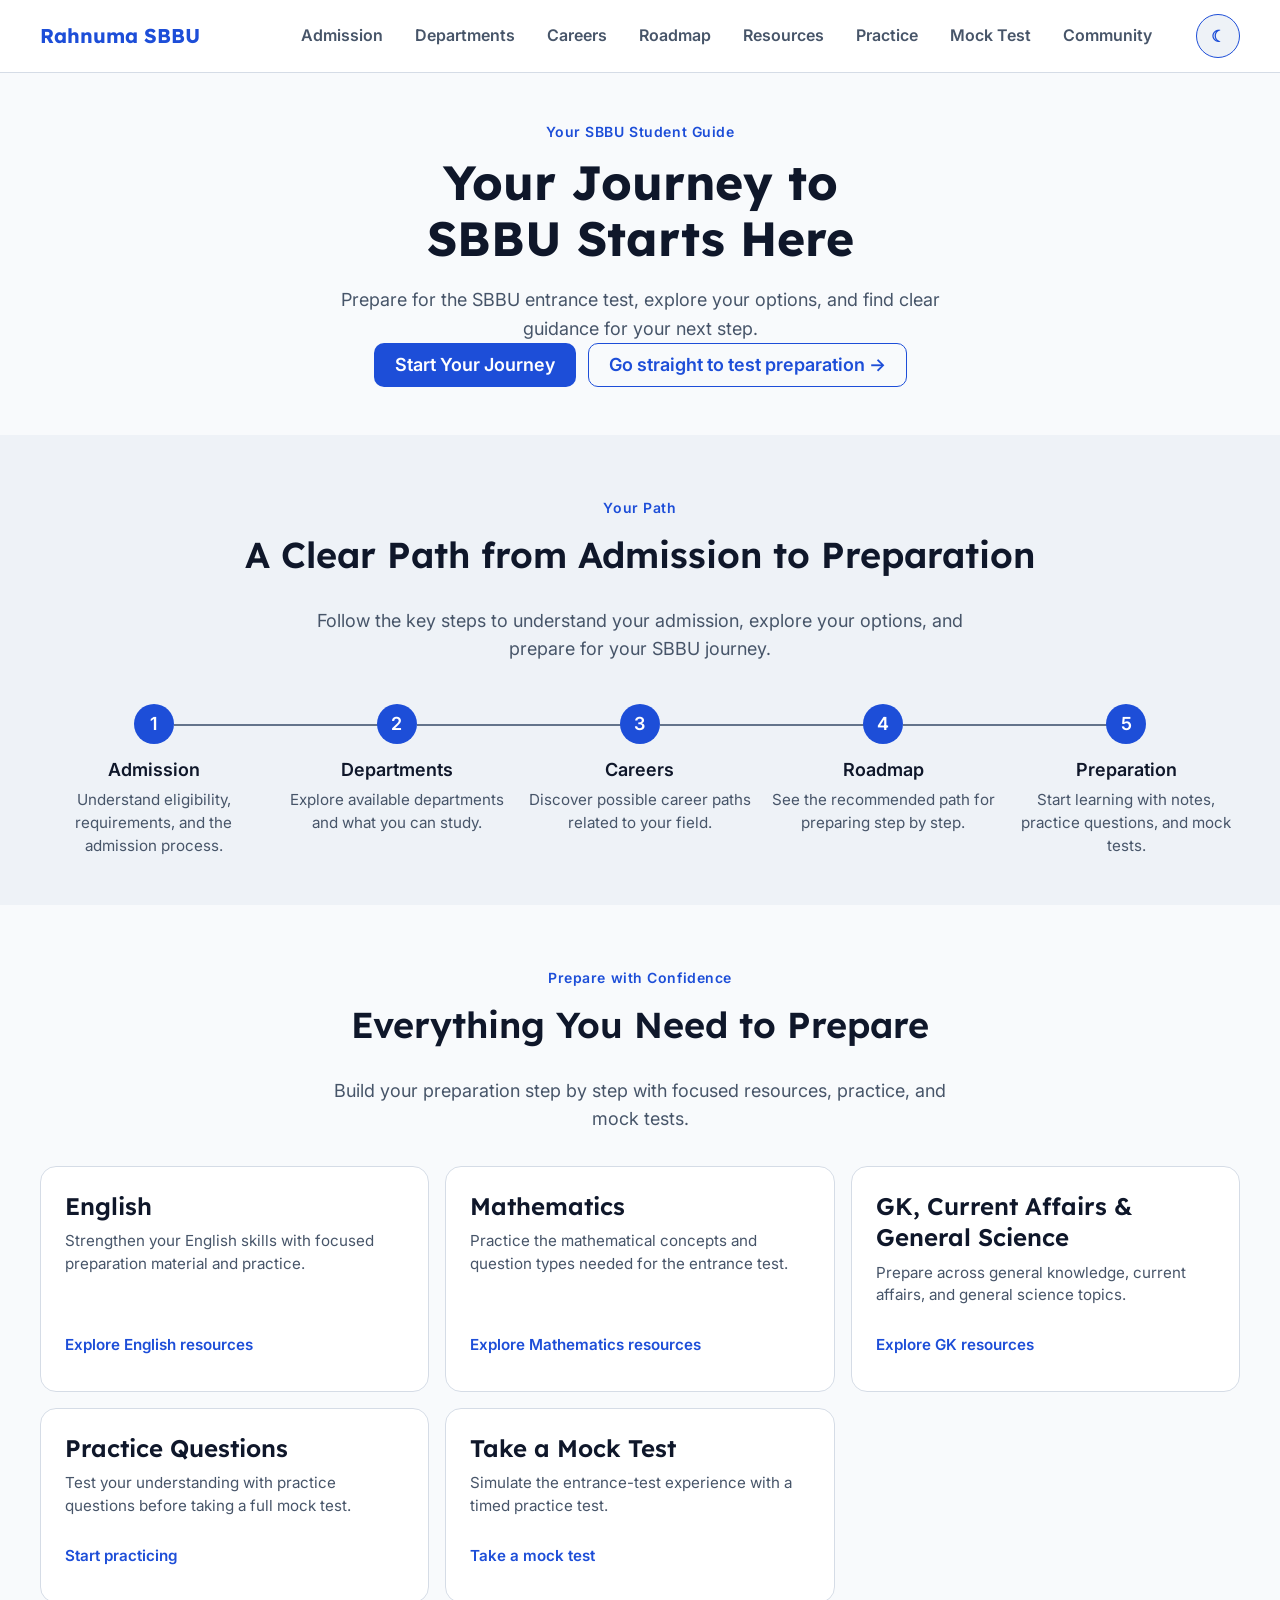
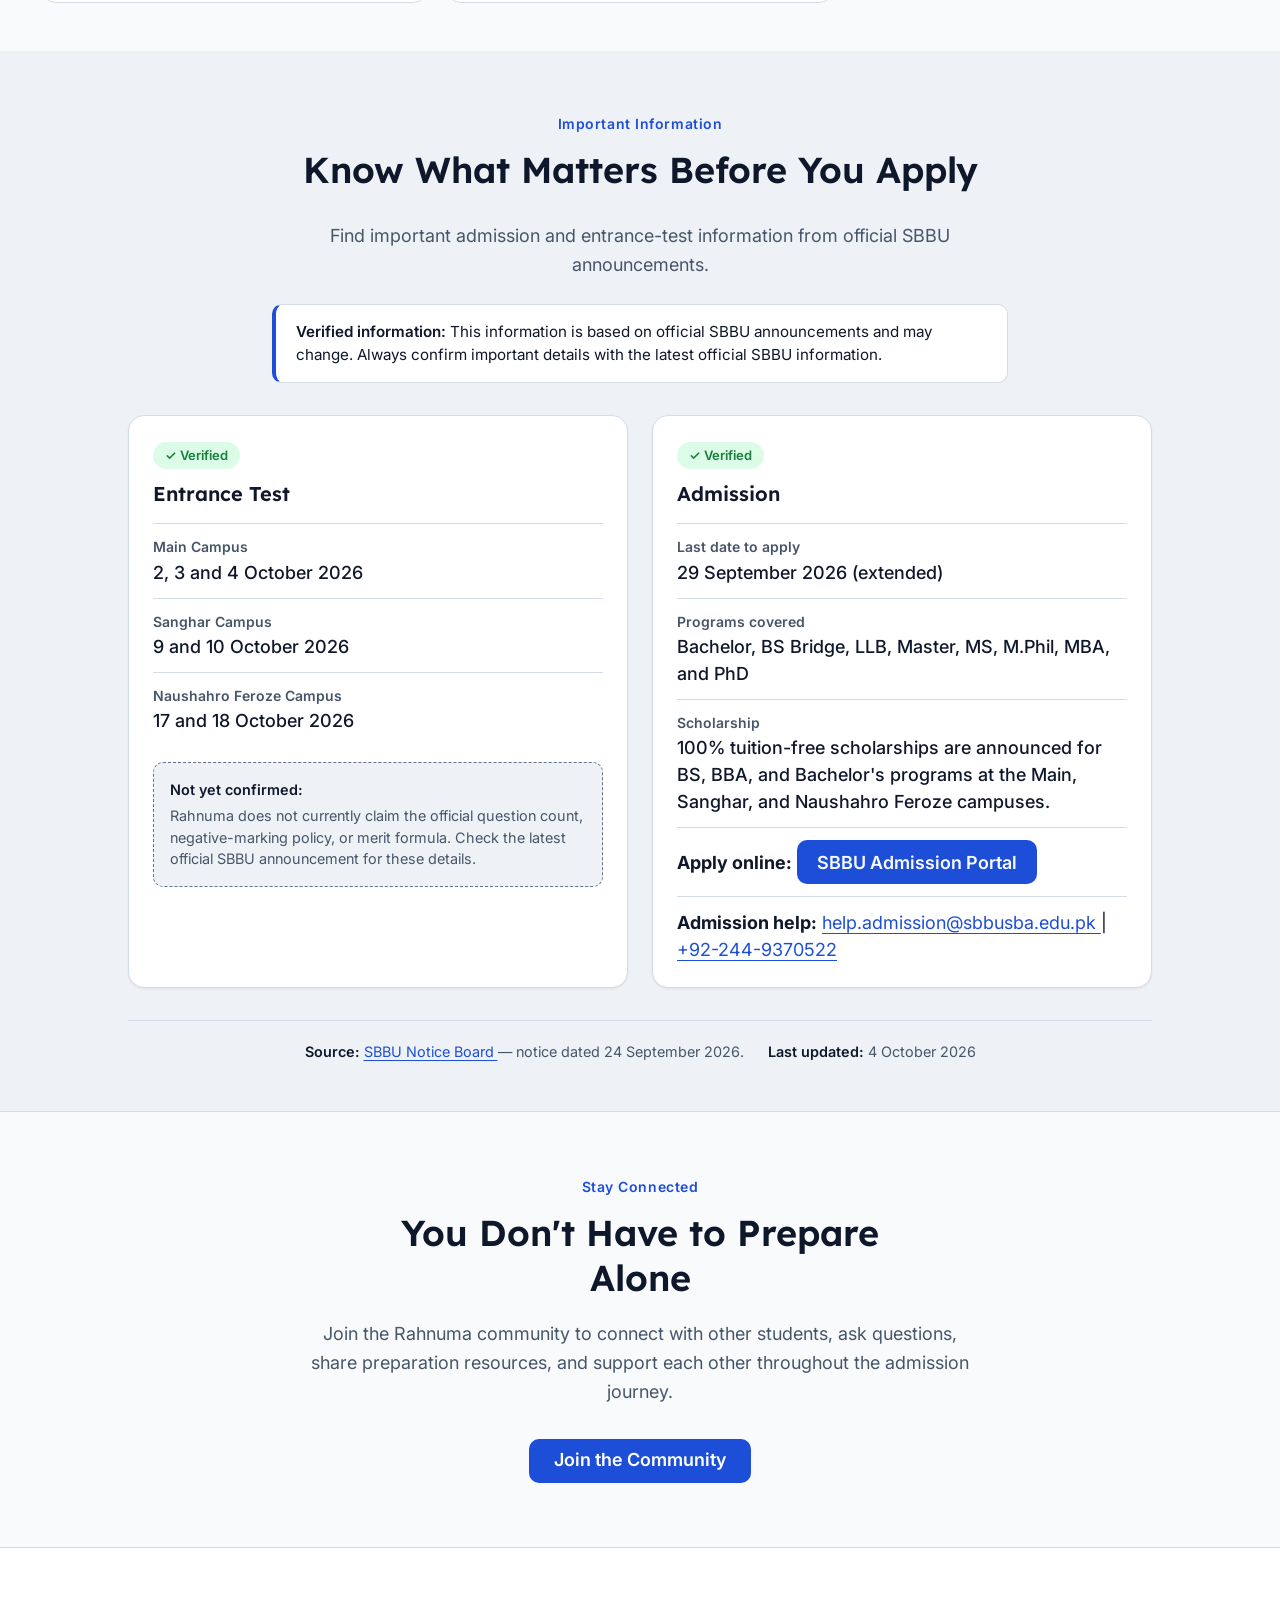
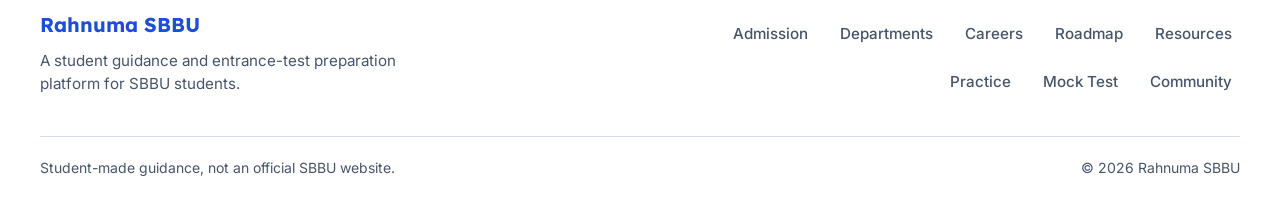
==== commit fc786b27: "feat: add landing page motion and micro-interactions" ====
--- a/index.html
+++ b/index.html
@@ -76,16 +76,18 @@
 
         <p class="section-eyebrow">Your Path</p>
 
-        <h2 id="journey-title">A Clear Path from Admission to Preparation</h2>
-
+        <h2 id="journey-title" class="reveal">
+            A Clear Path from Admission to Preparation
+        </h2>
         <p class="section-description">
             Follow the key steps to understand your admission,
             explore your options, and prepare for your SBBU journey.
         </p>
 
+
         <ol class="journey-list">
 
-            <li class="journey-step">
+            <li class="journey-step reveal">
                 <a href="pages/admission.html">
                     <span class="journey-step-number" aria-hidden="true">1</span>
                     <span class="journey-step-content">
@@ -95,7 +97,7 @@
                 </a>
             </li>
 
-            <li class="journey-step">
+            <li class="journey-step reveal">
                 <a href="pages/departments.html">
                     <span class="journey-step-number" aria-hidden="true">2</span>
                     <span class="journey-step-content">
@@ -105,7 +107,7 @@
                 </a>
             </li>
 
-            <li class="journey-step">
+            <li class="journey-step reveal">
                 <a href="pages/careers.html">
                     <span class="journey-step-number" aria-hidden="true">3</span>
                     <span class="journey-step-content">
@@ -115,7 +117,7 @@
                 </a>
             </li>
 
-            <li class="journey-step">
+            <li class="journey-step reveal">
                 <a href="pages/roadmap.html">
                     <span class="journey-step-number" aria-hidden="true">4</span>
                     <span class="journey-step-content">
@@ -125,7 +127,7 @@
                 </a>
             </li>
 
-            <li class="journey-step">
+            <li class="journey-step reveal">
                 <a href="pages/resources.html">
                     <span class="journey-step-number" aria-hidden="true">5</span>
                     <span class="journey-step-content">
@@ -146,7 +148,7 @@
 
         <p class="section-eyebrow">Prepare with Confidence</p>
 
-        <h2 id="preparation-title">Everything You Need to Prepare</h2>
+        <h2 id="preparation-title" class="reveal">Everything You Need to Prepare</h2>
 
         <p class="section-description">
             Build your preparation step by step with focused resources,
@@ -155,7 +157,7 @@
 
         <div class="preparation-list">
 
-            <article class="preparation-card">
+            <article class="preparation-card reveal">
                 <h3>English</h3>
                 <p>
                     Strengthen your English skills with focused
@@ -164,7 +166,7 @@
                 <a href="pages/resources.html">Explore English resources</a>
             </article>
 
-            <article class="preparation-card">
+            <article class="preparation-card reveal">
                 <h3>Mathematics</h3>
                 <p>
                     Practice the mathematical concepts and question
@@ -173,7 +175,7 @@
                 <a href="pages/resources.html">Explore Mathematics resources</a>
             </article>
 
-            <article class="preparation-card">
+            <article class="preparation-card reveal">
                 <h3>GK, Current Affairs & General Science</h3>
                 <p>
                     Prepare across general knowledge, current affairs,
@@ -182,7 +184,7 @@
                 <a href="pages/resources.html">Explore GK resources</a>
             </article>
 
-            <article class="preparation-card">
+            <article class="preparation-card reveal">
                 <h3>Practice Questions</h3>
                 <p>
                     Test your understanding with practice questions
@@ -191,7 +193,7 @@
                 <a href="pages/practice.html">Start practicing</a>
             </article>
 
-            <article class="preparation-card">
+            <article class="preparation-card reveal">
                 <h3>Take a Mock Test</h3>
                 <p>
                     Simulate the entrance-test experience with a
@@ -232,7 +234,7 @@
 
         <div class="important-info-content">
 
-            <article class="info-card" aria-labelledby="entrance-test-title">
+            <article class="info-card reveal" aria-labelledby="entrance-test-title">
                 <p class="info-status">Verified</p>
 
                 <h3 id="entrance-test-title">Entrance Test</h3>
@@ -268,7 +270,7 @@
                 </div>
             </article>
 
-            <article class="info-card" aria-labelledby="admission-title">
+            <article class="info-card reveal" aria-labelledby="admission-title">
                 <p class="info-status">Verified</p>
 
                 <h3 id="admission-title">Admission</h3>
@@ -352,7 +354,7 @@
 
         <p class="section-eyebrow">Stay Connected</p>
 
-        <h2 id="community-title">
+        <h2 id="community-title" class="reveal">
             You Don't Have to Prepare Alone
         </h2>
 
@@ -362,7 +364,7 @@
             each other throughout the admission journey.
         </p>
 
-        <a href="pages/community.html" class="button button-primary">
+        <a href="pages/community.html" class="button button-primary reveal">
             Join the Community
         </a>
 
@@ -414,5 +416,6 @@
 </footer>
 
     <script src="js/navigation.js"></script>
+    <script src="js/motion.js"></script>
 </body>
 </html>
--- a/css/style.css
+++ b/css/style.css
@@ -519,4 +519,1175 @@
     .site-logo {
         font-size: 1.35rem;
     }
+}
+
+/* ========================================
+   Landing Page Hero
+   ======================================== */
+
+.hero {
+    padding: var(--space-12) 0;
+    background-color: var(--color-background);
+}
+
+.hero .container {
+    display: flex;
+    flex-direction: column;
+    align-items: center;
+    text-align: center;
+}
+
+.hero-eyebrow {
+    margin: 0 0 var(--space-3);
+    color: var(--color-primary);
+    font-size: 0.875rem;
+    font-weight: 600;
+    letter-spacing: 0.04em;
+}
+
+.hero h1 {
+    max-width: 15ch;
+    margin: 0;
+}
+
+.hero-description {
+    max-width: 60ch;
+    margin: var(--space-5) auto 0;
+    color: var(--color-text-muted);
+}
+
+.hero-actions {
+    display: flex;
+    flex-wrap: wrap;
+    justify-content: center;
+    gap: var(--space-3);
+    margin-top: var(--space-7);
+}
+
+/* Hero Buttons */
+
+.hero-actions .button {
+    display: inline-flex;
+    align-items: center;
+    justify-content: center;
+    min-height: var(--touch-target-min);
+    padding: 0 var(--space-5);
+    border: 1px solid transparent;
+    border-radius: var(--radius-md);
+    font-weight: 600;
+    text-decoration: none;
+    transition:
+        background-color 180ms ease,
+        color 180ms ease,
+        border-color 180ms ease,
+        box-shadow 180ms ease,
+        transform 180ms ease;
+}
+
+.hero-actions .button-primary {
+    background-color: var(--color-primary);
+    color: #ffffff;
+}
+
+.hero-actions .button-primary:hover {
+    background-color: var(--color-primary-hover);
+    transform: translateY(-1px);
+}
+
+.hero-actions .button-secondary {
+    background-color: transparent;
+    color: var(--color-primary);
+    border-color: var(--color-primary);
+}
+
+.hero-actions .button-secondary:hover {
+    background-color: var(--color-surface-alt);
+    color: var(--color-primary-hover);
+    border-color: var(--color-primary-hover);
+}
+
+.hero-actions .button:focus-visible {
+    outline: var(--focus-ring);
+    outline-offset: 2px;
+}
+
+/* Hero Responsive Layout */
+
+@media (max-width: 30rem) {
+    .hero {
+        padding: var(--space-10) 0;
+    }
+
+    .hero h1 {
+        max-width: 100%;
+    }
+
+    .hero-actions {
+        width: 100%;
+        flex-direction: column;
+    }
+
+    .hero-actions .button {
+        width: 100%;
+    }
+}
+
+/* ========================================
+   Student Journey
+   ======================================== */
+
+.journey {
+    padding: var(--space-12) 0;
+    background-color: var(--color-surface-alt);
+}
+
+.journey .container {
+    text-align: center;
+}
+
+.journey .section-eyebrow,
+.journey h2,
+.journey .section-description {
+    margin-left: auto;
+    margin-right: auto;
+}
+
+.journey .section-eyebrow {
+    margin-bottom: var(--space-3);
+    color: var(--color-primary);
+    font-size: 0.875rem;
+    font-weight: 600;
+    letter-spacing: 0.04em;
+}
+
+.journey h2 {
+    margin-top: 0;
+}
+
+.journey .section-description {
+    max-width: 60ch;
+    margin-top: var(--space-5);
+    color: var(--color-text-muted);
+}
+
+/* ========================================
+   Journey List
+   NEW: the list is centered with margin auto.
+   ======================================== */
+
+.journey-list {
+    max-width: 48rem;
+    margin: var(--space-8) auto 0;   /* auto centers the list */
+    padding: 0;
+    list-style: none;
+    text-align: left;                /* text stays left-aligned inside the centered section */
+}
+
+/* ========================================
+   Journey Step
+   NEW: no card styling. The bottom padding creates the space between steps.
+   ======================================== */
+
+.journey-step {
+    position: relative;              /* lets the line be positioned inside this item */
+}
+
+.journey-step a {
+    display: flex;
+    align-items: flex-start;
+    gap: var(--space-4);
+    padding: 0 0 var(--space-8);     /* space below each step */
+    color: var(--color-text);
+    text-decoration: none;
+}
+
+.journey-step:last-child a {
+    padding-bottom: 0;               /* no extra space after the last step */
+}
+
+.journey-step a:hover strong {
+    color: var(--color-primary);     /* hover effect, since the card is gone */
+}
+
+/* ========================================
+   Journey Step Number (the dot)
+   NEW: z-index 1 puts the dot above the line.
+   ======================================== */
+
+.journey-step-number {
+    position: relative;
+    z-index: 1;
+    display: inline-flex;
+    align-items: center;
+    justify-content: center;
+    flex: 0 0 2.5rem;
+    width: 2.5rem;
+    height: 2.5rem;
+    border-radius: var(--radius-full);
+    background-color: var(--color-primary);
+    color: #ffffff;
+    font-weight: 600;
+}
+
+/* ========================================
+   Journey Step Content (text beside the dot)
+   CHANGE: added padding-top to line the text up with the dot.
+   ======================================== */
+
+.journey-step-content {
+    display: flex;
+    flex-direction: column;
+    gap: var(--space-1);
+    padding-top: 0.2rem;
+}
+
+.journey-step-content strong {
+    color: var(--color-text);
+    font-weight: 600;
+}
+
+.journey-step-content span {
+    color: var(--color-text-muted);
+    font-size: 0.95rem;
+    line-height: 1.5;
+}
+
+/* ========================================
+   Journey Step Connection (the vertical line)
+   CHANGE: uses top and bottom instead of a fixed height.
+   It starts at the bottom of this dot and ends where the next dot begins.
+   left = dot center (1.25rem) minus half the line width (1px).
+   The old transform is removed because the calc already centers it.
+   ======================================== */
+
+.journey-step:not(:last-child)::after {
+    content: "";
+    position: absolute;
+    top: 2.5rem;
+    bottom: 0;
+    left: calc(1.25rem - 1px);
+    width: 2px;
+    background-color: var(--color-border-strong);
+}
+
+
+/* ========================================
+   Journey — Horizontal Layout
+   Tablet and Desktop
+   ======================================== */
+
+@media (min-width: 48rem) {
+    .journey-list {
+        max-width: none;
+        margin-top: var(--space-10);
+
+        display: grid;
+        grid-template-columns: repeat(5, minmax(0, 1fr));
+        gap: var(--space-4);
+    }
+
+    .journey-step {
+        position: relative;
+    }
+
+    .journey-step a {
+        flex-direction: column;
+        align-items: center;
+        gap: var(--space-3);
+        padding: 0;
+        text-align: center;
+    }
+
+    .journey-step-content {
+        align-items: center;
+        padding-top: 0;
+    }
+
+    /* Horizontal connecting line */
+    .journey-step:not(:last-child)::after {
+        top: 1.25rem;
+        left: calc(50% + 1.25rem);
+        width: calc(100% - 0.5rem);
+        height: 2px;
+        background-color: var(--color-border-strong);
+        bottom: auto;
+    }
+}
+
+/* ========================================
+   Preparation Section
+   ======================================== */
+
+.preparation {
+    padding: var(--space-12) 0;
+    background-color: var(--color-background);
+}
+
+.preparation .container {
+    text-align: center;
+}
+
+.preparation .section-eyebrow,
+.preparation h2,
+.preparation .section-description {
+    margin-left: auto;
+    margin-right: auto;
+}
+
+.preparation .section-eyebrow {
+    margin-bottom: var(--space-3);
+    color: var(--color-primary);
+    font-size: 0.875rem;
+    font-weight: 600;
+    letter-spacing: 0.04em;
+}
+
+.preparation h2 {
+    margin-top: 0;
+}
+
+.preparation .section-description {
+    max-width: 60ch;
+    margin-top: var(--space-5);
+    color: var(--color-text-muted);
+}
+
+
+
+/* ========================================
+   Preparation Card Icon
+   ======================================== */
+
+.preparation-card-icon {
+    display: inline-flex;
+    align-items: center;
+    justify-content: center;
+
+    width: 2.75rem;
+    height: 2.75rem;
+
+    margin-bottom: var(--space-4);
+
+    border-radius: var(--radius-md);
+
+    background-color: var(--color-surface-alt);
+    color: var(--color-primary);
+
+    font-size: 1.25rem;
+    font-weight: 600;
+}
+/* ========================================
+   Preparation List (the grid)
+   CHANGE: renamed from .preparation-grid to match your HTML.
+   padding: 0 removes any default spacing.
+   ======================================== */
+
+.preparation-list {
+    display: grid;
+    grid-template-columns: 1fr;       /* one column for now, responsive comes in 3.4.7 */
+    gap: var(--space-4);
+    margin-top: var(--space-8);
+}
+
+/* ========================================
+   Preparation Card
+   CHANGE: position: relative lets the link cover the whole card (see below).
+   ======================================== */
+
+.preparation-card {
+    position: relative;
+    display: flex;
+    flex-direction: column;
+    align-items: flex-start;
+    padding: var(--space-6);
+
+    background-color: var(--color-surface);
+    border: 1px solid var(--color-border);
+    border-radius: var(--radius-lg);
+
+    color: var(--color-text);
+    text-align: left;
+
+    transition:
+        border-color 180ms ease,
+        box-shadow 180ms ease,
+        transform 180ms ease;
+}
+
+.preparation-card:hover {
+    border-color: var(--color-primary);
+    box-shadow: var(--shadow-md);
+    transform: translateY(-2px);
+}
+
+/* ========================================
+   Preparation Card Content
+   CHANGE: flex-grow on the paragraph pushes every link to the bottom,
+   so links line up even when descriptions have different lengths.
+   ======================================== */
+
+.preparation-card h3 {
+    margin: 0;
+}
+
+.preparation-card p {
+    flex-grow: 1;
+    margin: var(--space-2) 0 0;
+    color: var(--color-text-muted);
+    font-size: 0.95rem;
+    line-height: 1.5;
+}
+
+/* ========================================
+   Preparation Card Link
+   CHANGE: styles the plain <a> in your HTML.
+   ======================================== */
+
+.preparation-card a {
+    display: inline-flex;
+    align-items: center;
+    margin-top: var(--space-4);
+    color: var(--color-primary);
+    font-size: 0.95rem;
+    font-weight: 600;
+    text-decoration: none;
+}
+
+.preparation-card a:hover {
+    color: var(--color-primary-hover);
+    text-decoration: underline;
+}
+
+/* Makes the whole card clickable, not just the link text.
+   The invisible layer covers the card because the card is position: relative. */
+.preparation-card a::after {
+    content: "";
+    position: absolute;
+    inset: 0;
+    border-radius: inherit;
+}
+
+/* Keyboard focus: show the outline around the whole card instead of only the link text */
+.preparation-card a:focus-visible {
+    outline: none;
+}
+
+.preparation-card a:focus-visible::after {
+    outline: var(--focus-ring);
+    outline-offset: 2px;
+}
+
+/* ========================================
+   Preparation — Responsive Layout
+   ======================================== */
+
+@media (min-width: 48rem) {
+    .preparation-list {
+        grid-template-columns: repeat(2, minmax(0, 1fr));
+    }
+}
+
+@media (min-width: 64rem) {
+    .preparation-list {
+        grid-template-columns: repeat(3, minmax(0, 1fr));
+    }
+}
+
+
+/* ========================================
+   Important Information
+   ======================================== */
+
+.important-info {
+    padding: var(--space-12) 0;
+    background-color: var(--color-surface-alt);
+}
+
+.important-info .container {
+    text-align: center;
+}
+
+.important-info .section-eyebrow,
+.important-info h2,
+.important-info .section-description {
+    margin-left: auto;
+    margin-right: auto;
+}
+
+.important-info .section-eyebrow {
+    margin-bottom: var(--space-3);
+    color: var(--color-primary);
+    font-size: 0.875rem;
+    font-weight: 600;
+    letter-spacing: 0.04em;
+}
+
+.important-info h2 {
+    margin-top: 0;
+}
+
+.important-info .section-description {
+    max-width: 60ch;
+    margin-top: var(--space-5);
+    color: var(--color-text-muted);
+}
+
+/* ========================================
+   Verification Notice (callout under the heading)
+   ======================================== */
+
+.verification-notice {
+    max-width: 46rem;
+    margin: var(--space-6) auto 0;
+    padding: var(--space-4) var(--space-5);
+
+    background-color: var(--color-surface);
+    border: 1px solid var(--color-border);
+    border-left: 4px solid var(--color-primary);
+    border-radius: var(--radius-md);
+
+    color: var(--color-text);
+    font-size: 0.95rem;
+    line-height: 1.5;
+    text-align: left;
+}
+
+.verification-notice strong {
+    font-weight: 600;
+}
+
+/* ========================================
+   Information Panel (card container)
+   Mobile and tablet: one column, capped width.
+   ======================================== */
+
+.important-info-content {
+    display: grid;
+    grid-template-columns: minmax(0, 1fr);
+    gap: var(--space-5);
+    max-width: 40rem;
+    margin: var(--space-8) auto 0;
+}
+
+/* ========================================
+   Info Card
+   ======================================== */
+
+.info-card {
+    padding: var(--space-5);
+
+    background-color: var(--color-surface);
+    border: 1px solid var(--color-border);
+    border-radius: var(--radius-lg);
+    box-shadow: var(--shadow-sm);
+
+    text-align: left;
+}
+
+.info-card h3 {
+    margin: var(--space-3) 0 var(--space-4);
+    font-size: 1.25rem;
+}
+
+/* "Verified" pill: the word is always visible, color is only support */
+.info-status {
+    display: inline-flex;
+    align-items: center;
+    gap: var(--space-1);
+    margin: 0;
+    padding: var(--space-1) var(--space-3);
+
+    border-radius: var(--radius-full);
+    background-color: var(--color-success-bg);
+    color: var(--color-success);
+
+    font-size: 0.8125rem;
+    font-weight: 600;
+    line-height: 1.4;
+}
+
+.info-status::before {
+    content: "\2713" / "";   /* modern browsers: no extra screen reader text */
+}
+
+/* ========================================
+   Info Rows (label above value)
+   ======================================== */
+
+.info-card dl {
+    margin: 0;
+}
+
+.info-card dt {
+    padding-top: var(--space-3);
+    border-top: 1px solid var(--color-border);
+    color: var(--color-text-muted);
+    font-size: 0.875rem;
+    font-weight: 600;
+}
+
+.info-card dd {
+    margin: 0;
+    padding-bottom: var(--space-3);
+    font-weight: 500;
+    line-height: 1.5;
+}
+
+/* Keep a date like "4 October 2026" on one line */
+.info-card time {
+    white-space: nowrap;
+}
+
+/* Paragraphs after the list (apply link, help contacts) act as rows too */
+.info-card dl ~ p {
+    margin: 0;
+    padding: var(--space-3) 0;
+    border-top: 1px solid var(--color-border);
+    line-height: 1.5;
+}
+
+.info-card dl ~ p:last-child {
+    padding-bottom: 0;
+}
+
+/* "Apply online:" label and button sit together, wrapping neatly on small screens.
+   If :has() is unsupported, this is simply skipped and the layout stays inline. */
+.info-card a[href^="https://admissions.sbbusba.edu.pk"] {
+    display: inline-flex;
+    align-items: center;
+    min-height: var(--touch-target-min);
+    padding: 0 var(--space-5);
+
+    border-radius: var(--radius-md);
+    background-color: var(--color-primary);
+    color: #ffffff;
+
+    font-weight: 600;
+    text-decoration: none;
+    transition: background-color 180ms ease;
+}
+
+/* ========================================
+   Not Yet Confirmed (neutral note, not a warning)
+   ======================================== */
+
+.unconfirmed {
+    margin-top: var(--space-4);
+    padding: var(--space-4);
+
+    background-color: var(--color-surface-alt);
+    border: 1px dashed var(--color-border-strong);
+    border-radius: var(--radius-md);
+
+    font-size: 0.9rem;
+    line-height: 1.5;
+}
+
+.unconfirmed strong {
+    display: block;
+    color: var(--color-text);
+    font-weight: 600;
+}
+
+.unconfirmed p {
+    margin: var(--space-1) 0 0;
+    color: var(--color-text-muted);
+}
+
+/* ========================================
+   Links (text links and the portal button)
+   ======================================== */
+
+.info-card a,
+.source-note a {
+    color: var(--color-primary);
+    text-decoration: underline;
+    text-underline-offset: 0.2em;
+    overflow-wrap: anywhere;
+    transition: color 180ms ease;
+}
+
+.info-card a:hover,
+.source-note a:hover {
+    color: var(--color-primary-hover);
+}
+
+.info-card a:focus-visible,
+.source-note a:focus-visible {
+    outline: var(--focus-ring);
+    outline-offset: 2px;
+    border-radius: var(--radius-sm);
+}
+
+/* Official admission portal: the one filled button in this section */
+.info-card a[href^="https://admissions.sbbusba.edu.pk"] {
+    display: inline-flex;
+    align-items: center;
+    min-height: var(--touch-target-min);
+    padding: 0 var(--space-5);
+
+    border-radius: var(--radius-md);
+    background-color: var(--color-primary);
+    color: var(--color-background);   /* readable on the primary color in both themes */
+
+    font-weight: 600;
+    text-decoration: none;
+    transition: background-color 180ms ease;
+}
+.info-card a[href^="https://admissions.sbbusba.edu.pk"]:hover {
+    background-color: var(--color-primary-hover);
+    color: #ffffff;
+}
+
+/* ========================================
+   Source Note (source + last updated)
+   ======================================== */
+
+.source-note {
+    display: flex;
+    flex-wrap: wrap;
+    justify-content: center;
+    gap: var(--space-1) var(--space-6);
+    max-width: 64rem;
+    margin: var(--space-8) auto 0;
+    padding-top: var(--space-5);
+
+    border-top: 1px solid var(--color-border);
+    color: var(--color-text-muted);
+    font-size: 0.9rem;
+    line-height: 1.5;
+}
+
+.source-note p {
+    margin: 0;
+}
+
+.source-note strong {
+    color: var(--color-text);
+    font-weight: 600;
+}
+
+/* ========================================
+   Important Information — Responsive Layout
+   ======================================== */
+
+@media (min-width: 48rem) {
+    .info-card {
+        padding: var(--space-6);
+    }
+}
+
+@media (min-width: 64rem) {
+    .important-info-content {
+        grid-template-columns: repeat(2, minmax(0, 1fr));
+        gap: var(--space-6);
+        max-width: 64rem;
+    }
+}
+
+/* ========================================
+   Community Section
+   ======================================== */
+
+.community {
+    padding: var(--space-12) 0;
+    background-color: var(--color-background);
+    border-top: 1px solid var(--color-border);
+}
+
+.community .container {
+    display: flex;
+    flex-direction: column;
+    align-items: center;
+    text-align: center;
+}
+
+.community .section-eyebrow {
+    margin: 0 auto var(--space-3);
+    color: var(--color-primary);
+    font-size: 0.875rem;
+    font-weight: 600;
+    letter-spacing: 0.04em;
+}
+
+.community h2 {
+    max-width: 22ch;
+    margin: 0 auto;
+}
+
+.community .section-description {
+    max-width: 60ch;
+    margin: var(--space-5) auto 0;
+    color: var(--color-text-muted);
+}
+
+/* ========================================
+   Community Button
+   ======================================== */
+
+.community .button {
+    display: inline-flex;
+    align-items: center;
+    justify-content: center;
+    min-height: var(--touch-target-min);
+    margin-top: var(--space-8);
+    padding: 0 var(--space-6);
+
+    border: 1px solid transparent;
+    border-radius: var(--radius-md);
+    background-color: var(--color-primary);
+    color:#ffffff;  /* readable on the primary color in both themes */
+
+    font-weight: 600;
+    text-decoration: none;
+
+    transition:
+        background-color 180ms ease,
+        transform 180ms ease;
+}
+
+.community .button:hover {
+    background-color: var(--color-primary-hover);
+    transform: translateY(-1px);
+}
+
+.community .button:focus-visible {
+    outline: var(--focus-ring);
+    outline-offset: 3px;
+}
+
+/* ========================================
+   Community — Responsive Layout
+   ======================================== */
+
+@media (min-width: 48rem) {
+    .community {
+        padding: var(--space-16) 0;
+    }
+}
+
+@media (max-width: 30rem) {
+    .community .button {
+        width: 100%;
+    }
+}
+
+@media (prefers-reduced-motion: reduce) {
+    .community .button:hover {
+        transform: none;
+    }
+}
+
+/* ========================================
+   Site Footer
+   ======================================== */
+
+.site-footer {
+    padding: var(--space-12) 0 var(--space-8);
+    background-color: var(--color-surface);
+    border-top: 1px solid var(--color-border);
+}
+
+/* ========================================
+   Footer Content (brand + navigation)
+   Mobile: stacked
+   ======================================== */
+
+.footer-content {
+    display: flex;
+    flex-direction: column;
+    gap: var(--space-8);
+}
+
+.footer-brand h2 {
+    margin: 0;
+    color: var(--color-primary);
+    font-size: 1.25rem;
+    font-weight: 700;
+    line-height: 1.3;
+}
+
+.footer-brand p {
+    max-width: 40ch;
+    margin: var(--space-3) 0 0;
+    color: var(--color-text-muted);
+    font-size: 0.95rem;
+    line-height: 1.5;
+}
+
+/* ========================================
+   Footer Navigation
+   ======================================== */
+
+.footer-nav {
+    display: flex;
+    flex-wrap: wrap;
+    gap: var(--space-1) var(--space-4);
+}
+
+.footer-nav a {
+    display: inline-flex;
+    align-items: center;
+    min-height: var(--touch-target-min);
+    padding: 0 var(--space-2);
+
+    border-radius: var(--radius-md);
+    color: var(--color-text-muted);
+    font-size: 0.95rem;
+    font-weight: 500;
+    text-decoration: none;
+
+    transition:
+        color 180ms ease,
+        background-color 180ms ease;
+}
+
+.footer-nav a:hover {
+    color: var(--color-primary);
+    text-decoration: underline;
+    text-underline-offset: 0.2em;
+}
+
+.footer-nav a:focus-visible {
+    outline: var(--focus-ring);
+    outline-offset: 2px;
+}
+
+/* ========================================
+   Footer Bottom (disclaimer + copyright)
+   ======================================== */
+
+.footer-bottom {
+    display: flex;
+    flex-direction: column;
+    gap: var(--space-2);
+    margin-top: var(--space-8);
+    padding-top: var(--space-5);
+
+    border-top: 1px solid var(--color-border);
+    color: var(--color-text-muted);
+    font-size: 0.875rem;
+    line-height: 1.5;
+}
+
+.footer-bottom p {
+    margin: 0;
+}
+
+/* ========================================
+   Footer — Responsive Layout
+   ======================================== */
+
+@media (min-width: 48rem) {
+    .site-footer {
+        padding: var(--space-16) 0 var(--space-8);
+    }
+
+    .footer-bottom {
+        flex-direction: row;
+        flex-wrap: wrap;
+        justify-content: space-between;
+        align-items: center;
+        gap: var(--space-2) var(--space-6);
+    }
+}
+
+@media (min-width: 64rem) {
+    .footer-content {
+        flex-direction: row;
+        justify-content: space-between;
+        align-items: flex-start;
+        gap: var(--space-12);
+    }
+
+    .footer-nav {
+        justify-content: flex-end;
+        max-width: 36rem;
+    }
+}
+
+@media (prefers-reduced-motion: reduce) {
+    .footer-nav a {
+        transition: none;
+    }
+}
+
+/* ========================================
+   Motion and Micro-interactions
+   Subtle, purposeful, 150-200ms.
+   Placed last so it can refine earlier rules.
+   ======================================== */
+
+/* ----------------------------------------
+   Hero entrance (plays once on page load)
+   Opacity + 8px rise. Content stays fully
+   visible if animation is unavailable.
+   ---------------------------------------- */
+
+@keyframes rahnuma-fade-up {
+    from {
+        opacity: 0;
+        transform: translateY(8px);
+    }
+    to {
+        opacity: 1;
+        transform: translateY(0);
+    }
+}
+
+.hero .container > * {
+    animation: rahnuma-fade-up 400ms ease-out both;
+}
+
+.hero .container > :nth-child(2) { animation-delay: 60ms; }
+.hero .container > :nth-child(3) { animation-delay: 120ms; }
+.hero .container > :nth-child(4) { animation-delay: 180ms; }
+
+/* ----------------------------------------
+   Buttons: small press feedback
+   Hover lift already exists, so this only
+   adds the pressed state and a soft shadow.
+   ---------------------------------------- */
+
+.hero-actions .button-primary:hover,
+.community .button:hover {
+    box-shadow: var(--shadow-sm);
+}
+
+.hero-actions .button:active,
+.community .button:active,
+.info-card a[href^="https://admissions.sbbusba.edu.pk"]:active {
+    transform: translateY(0);
+    box-shadow: none;
+}
+
+/* ----------------------------------------
+   Preparation cards: refine existing hover
+   Smaller lift (1px) and a transition that
+   also covers the link color.
+   ---------------------------------------- */
+
+.preparation-card:hover {
+    transform: translateY(-1px);
+}
+
+.preparation-card:active {
+    transform: translateY(0);
+    box-shadow: var(--shadow-sm);
+}
+
+.preparation-card a {
+    transition: color 180ms ease;
+}
+
+/* ----------------------------------------
+   Journey steps: dot responds to hover
+   Only the interactive link reacts. The dot
+   gets a soft ring using the primary color.
+   ---------------------------------------- */
+
+.journey-step-number {
+    transition:
+        background-color 180ms ease,
+        box-shadow 180ms ease;
+}
+
+.journey-step a:hover .journey-step-number {
+    background-color: var(--color-primary-hover);
+    box-shadow: 0 0 0 4px var(--color-surface);
+}
+
+.journey-step a strong {
+    transition: color 180ms ease;
+}
+
+/* ----------------------------------------
+   Theme toggle: gentle press feedback
+   ---------------------------------------- */
+
+.theme-toggle:active {
+    transform: translateY(0);
+}
+
+/* ----------------------------------------
+   Mobile menu button
+   ---------------------------------------- */
+
+.nav-toggle {
+    transition:
+        background-color 180ms ease,
+        border-color 180ms ease;
+}
+
+.nav-toggle:hover {
+    background-color: var(--color-surface-alt);
+    border-color: var(--color-primary);
+}
+
+/* ----------------------------------------
+   Logo and footer text links
+   Color-only transitions, no movement.
+   ---------------------------------------- */
+
+.site-logo {
+    transition: color 180ms ease;
+}
+
+.site-logo:hover {
+    color: var(--color-primary-hover);
+}
+
+.source-note a,
+.info-card a {
+    transition: color 180ms ease;
+}
+
+/* ----------------------------------------
+   Reduced motion
+   Removes the entrance animation and every
+   transform. Colors and shadows still change,
+   and focus indicators are untouched.
+   ---------------------------------------- */
+
+@media (prefers-reduced-motion: reduce) {
+    .hero .container > * {
+        animation: none;
+    }
+
+    .hero-actions .button:hover,
+    .hero-actions .button:active,
+    .community .button:hover,
+    .community .button:active,
+    .info-card a[href^="https://admissions.sbbusba.edu.pk"]:active,
+    .preparation-card:hover,
+    .preparation-card:active,
+    .theme-toggle:hover,
+    .theme-toggle:active {
+        transform: none;
+    }
+}
+/* ========================================
+   Scroll Reveal Motion
+   ======================================== */
+
+@keyframes rahnuma-reveal-up {
+    from {
+        opacity: 0;
+        transform: translateY(18px);
+    }
+
+    to {
+        opacity: 1;
+        transform: translateY(0);
+    }
+}
+
+@media (prefers-reduced-motion: no-preference) {
+    html.motion-enabled .reveal:not(.is-visible) {
+        opacity: 0;
+    }
+
+    html.motion-enabled .reveal.is-visible {
+        animation: rahnuma-reveal-up 500ms ease-out var(--reveal-delay, 0ms) backwards;
+    }
 }
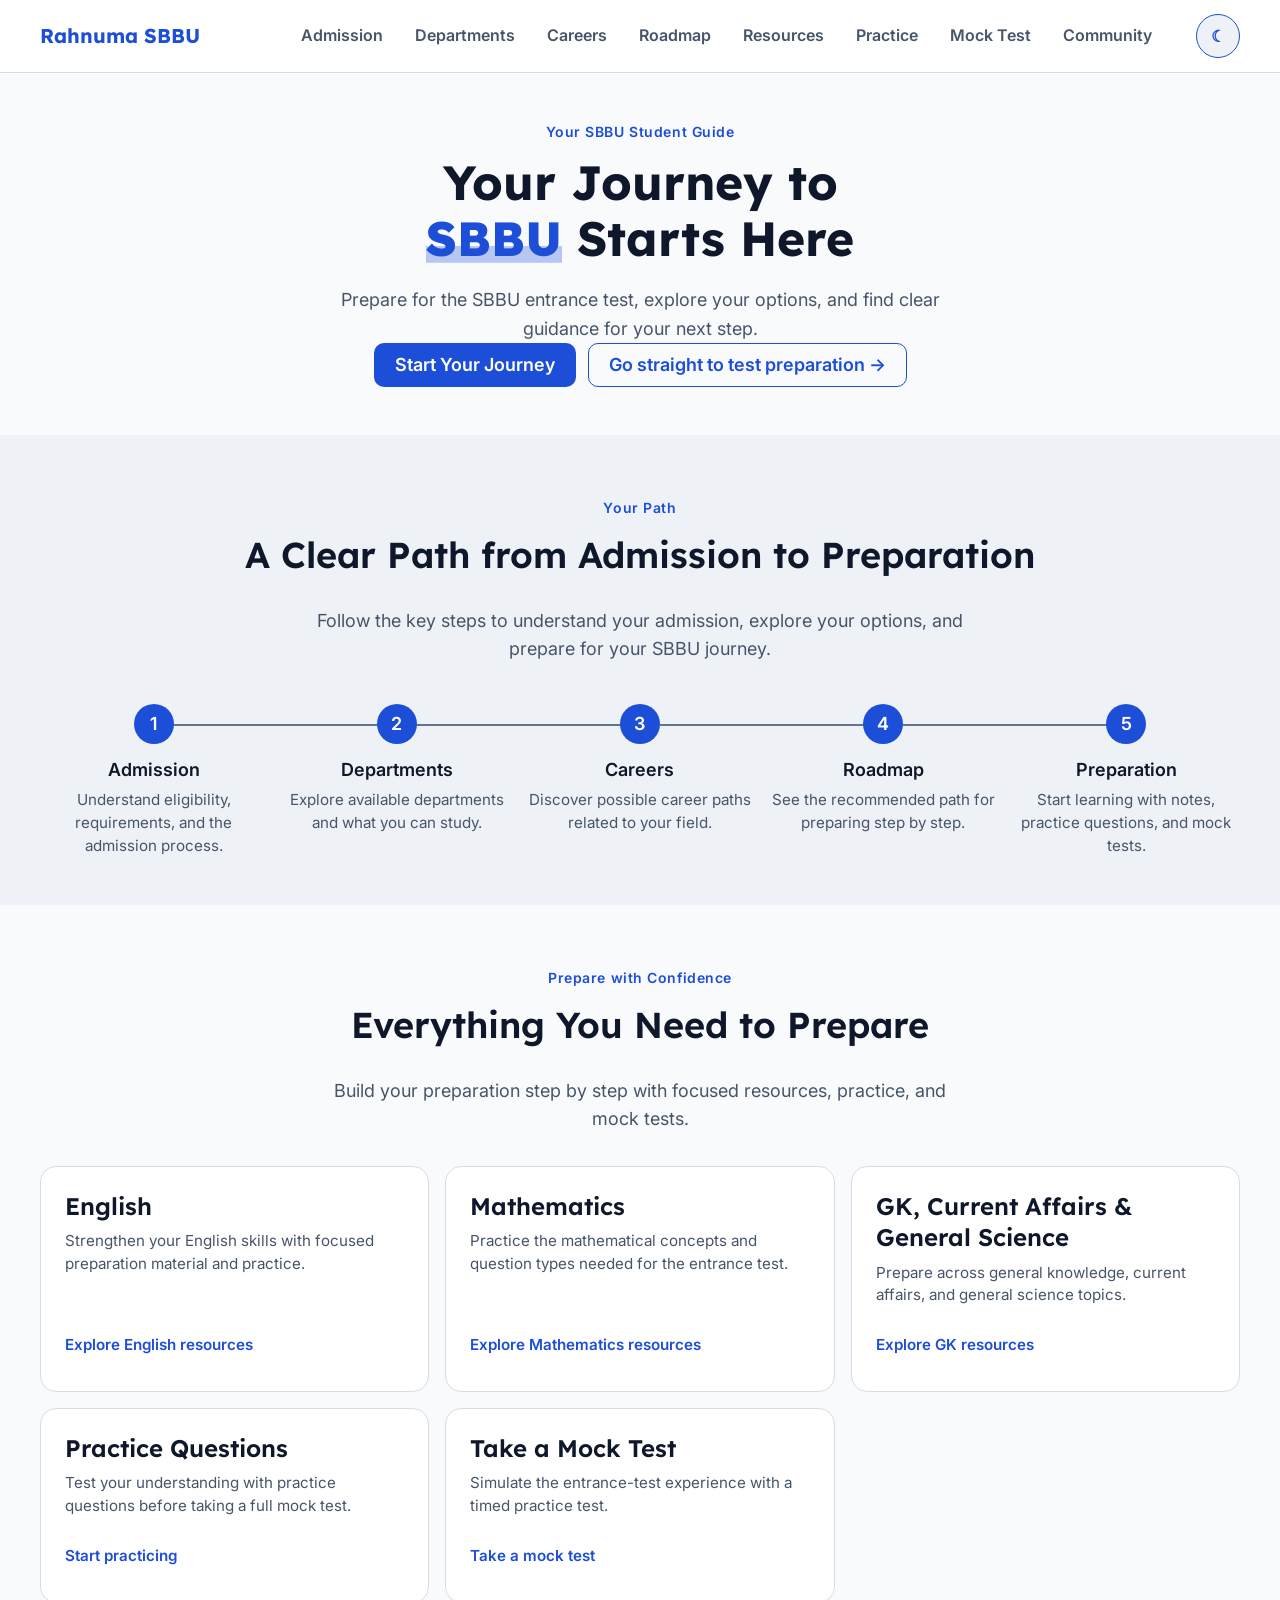
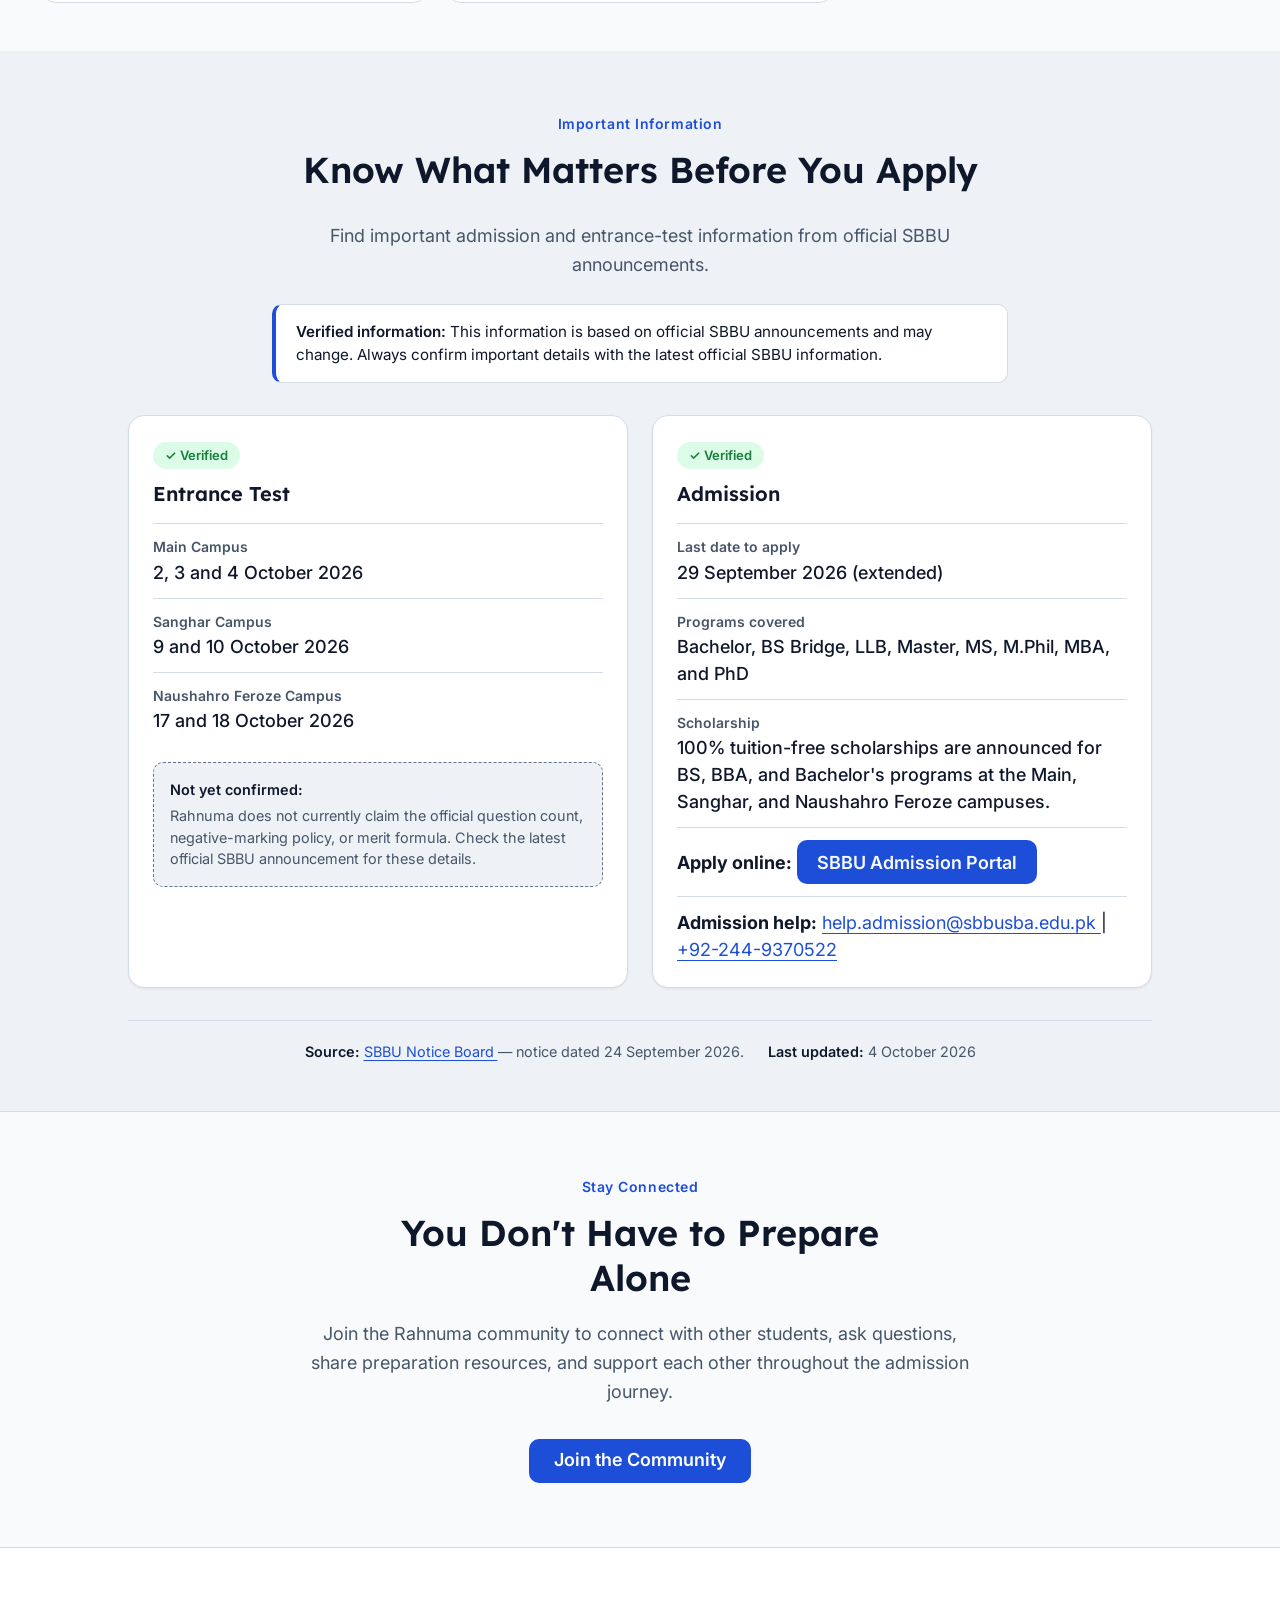
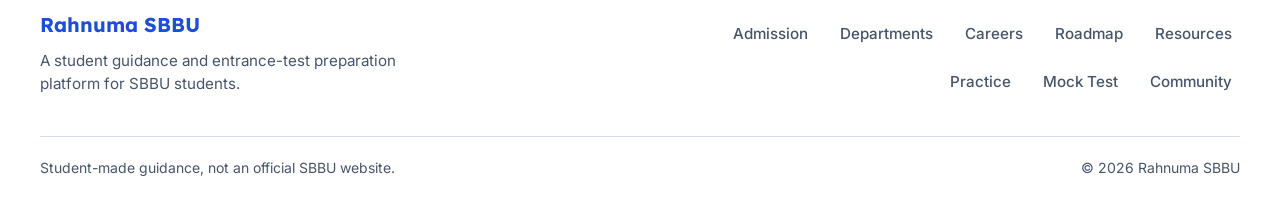
==== commit 92cc0689: "feat: polish landing page visuals and motion" ====
--- a/index.html
+++ b/index.html
@@ -49,7 +49,7 @@
             <p class="hero-eyebrow">Your SBBU Student Guide</p>
 
             <h1 id="hero-title">
-                Your Journey to SBBU Starts Here
+                Your Journey to <span class="hero-highlight">SBBU</span> Starts Here
             </h1>
 
             <p class="hero-description">
--- a/css/style.css
+++ b/css/style.css
@@ -549,7 +549,17 @@
     max-width: 15ch;
     margin: 0;
 }
-
+.hero-highlight {
+    color: var(--color-primary);
+    font-weight: 800;
+    background-image: linear-gradient(
+        color-mix(in srgb, var(--color-primary) 30%, transparent),
+        color-mix(in srgb, var(--color-primary) 30%, transparent)
+    );
+    background-repeat: no-repeat;
+    background-size: 100% 0.35em;
+    background-position: 0 90%;
+}
 .hero-description {
     max-width: 60ch;
     margin: var(--space-5) auto 0;
